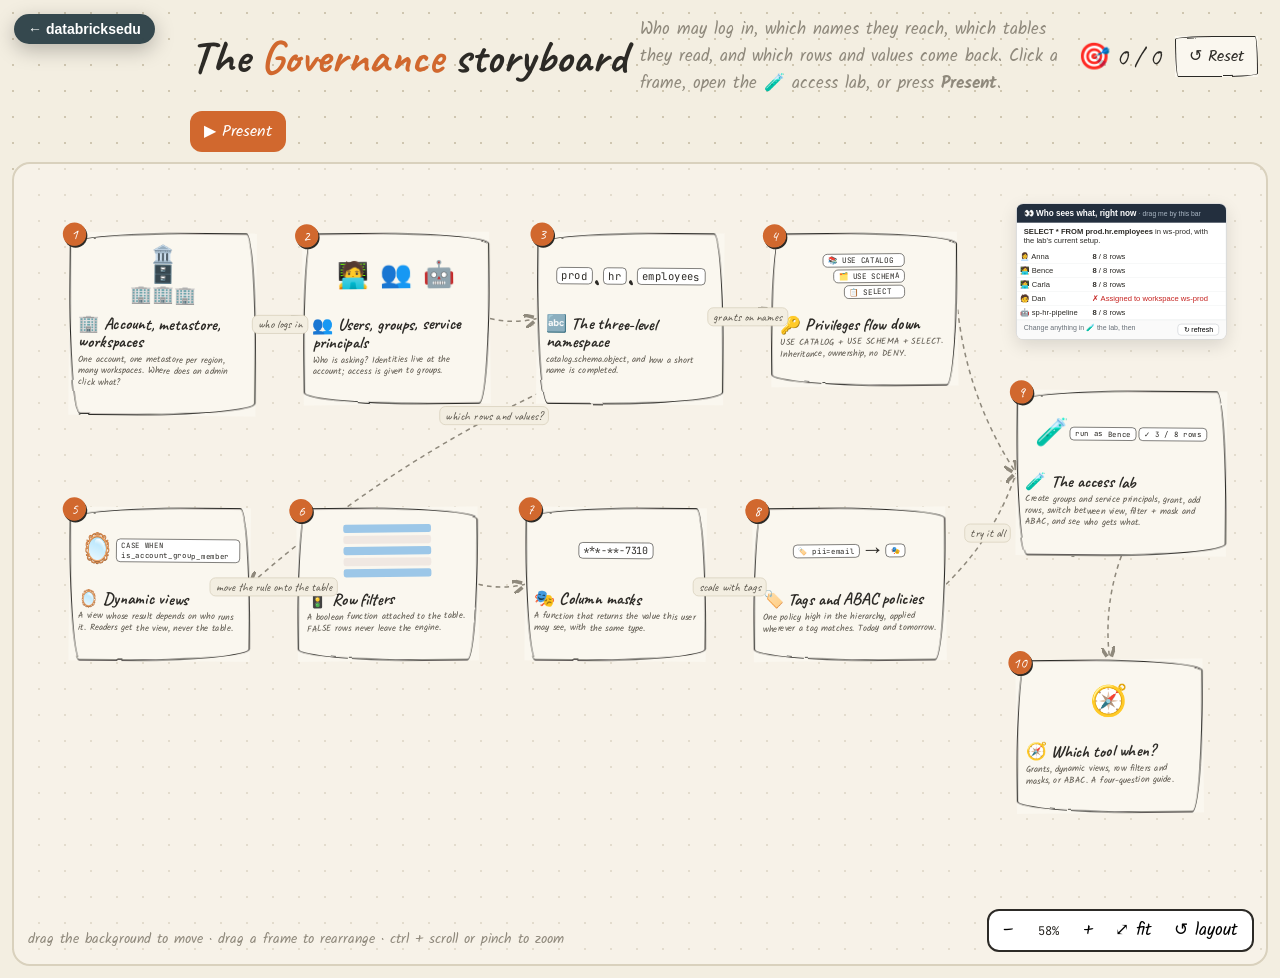
==== site/extras/governance-storyboard/index.html @ 7e4c2829 "Governance: eight admin modules and the Governance storyboard with an access lab New modules: Unity " ====
<!DOCTYPE html>
<html lang="en">
<head>
<meta charset="utf-8">
<meta name="viewport" content="width=device-width, initial-scale=1">
<title>Governance storyboard · databricksedu</title>
<meta name="description" content="An interactive storyboard about Unity Catalog administration: account and workspaces, users, groups and service principals, the three-level namespace, privileges, dynamic views, row filters, column masks and ABAC policies, with an access lab.">
<link rel="preconnect" href="https://fonts.googleapis.com">
<link rel="preconnect" href="https://fonts.gstatic.com" crossorigin>
<link href="https://fonts.googleapis.com/css2?family=Caveat:wght@500;600;700&family=Kalam:wght@400;700&family=JetBrains+Mono:wght@400;600&display=swap" rel="stylesheet">
<link rel="stylesheet" href="../delta-storyboard/style.css">
<link rel="stylesheet" href="../optimization-storyboard/opt.css">
<link rel="stylesheet" href="gov.css">
</head>
<body>
<svg width="0" height="0" style="position:absolute" aria-hidden="true">
  <filter id="rough"><feTurbulence type="fractalNoise" baseFrequency="0.025" numOctaves="2" seed="3" result="n"/>
    <feDisplacementMap in="SourceGraphic" in2="n" scale="3.2" xChannelSelector="R" yChannelSelector="G"/></filter>
</svg>

<header class="top">
  <h1>The <span>Governance</span> storyboard</h1>
  <div class="sub">Who may log in, which names they reach, which tables they read, and which rows and values come back. Click a frame, open the 🧪 access lab, or press <b>Present</b>.</div>
  <span id="score" title="Questions answered correctly">🎯 0 / 0</span>
  <button class="pill sk thin" id="bReset" title="Forget progress, answers and the lab">↺ Reset</button>
  <button class="pill primary" id="bPresent">▶ Present</button>
</header>

<main id="board">
  <div id="canvas"></div>
  <div class="zoom">
    <button id="zout" title="Zoom out">−</button><span id="zoomv">100%</span><button id="zin" title="Zoom in">+</button>
    <button id="zfit" title="Fit the whole board">⤢ fit</button><button id="zlayout" title="Put the frames back where they were">↺ layout</button>
  </div>
  <div class="boardhint">drag the background to move · drag a frame to rearrange · ctrl + scroll or pinch to zoom</div>
</main>

<div id="win" role="dialog" aria-modal="true">
  <div class="window">
    <div class="wbar">
      <div class="dots"><i id="wClose" title="Close"></i><i></i><i></i></div>
      <div class="wt" id="wTitle"></div>
      <button id="wPrevScene" title="Previous frame">◀ frame</button>
      <button id="wNextScene" title="Next frame">frame ▶</button>
      <button id="wX" title="Close (Esc)">✕</button>
    </div>
    <div class="wbody" id="wBody"></div>
    <div class="wfoot">
      <button class="btn" id="sPrev">← Back</button>
      <div class="steps" id="sDots"></div>
      <button class="btn acc" id="sNext">Next →</button>
    </div>
  </div>
</div>

<script src="lab.js"></script>
<script src="../_shared/storyboard.js"></script>
<script src="scenes.js"></script>
<script src="board.js"></script>
<script src="../_shared/back.js"></script>
</body>
</html>
---- site/extras/delta-storyboard/style.css ----
/* Delta Lake storyboard: hand-drawn whiteboard look */
:root {
  --paper: #f3eee1; --paper2: #faf7ef; --ink: #2c2a26; --soft: #8f897c; --line: #d9d1bd;
  --accent: #d1682e; --red: #bf3b2f; --blue: #2a6fb0; --green: #2f8a57; --teal: #1f8a88; --purple: #6b4fb3; --gold: #c99a1b;
  --sand: #ecd9a9; --water: #8fc9e6; --pool: #57b4dd;
  --hand: 'Caveat', cursive; --body: 'Kalam', cursive; --mono: 'JetBrains Mono', ui-monospace, Menlo, monospace;
  --rough: 235px 18px 225px 20px / 20px 220px 22px 235px;
  --rough2: 18px 225px 20px 235px / 220px 20px 235px 22px;
}
* { box-sizing: border-box; }
html, body { margin: 0; min-height: 100%; background: var(--paper); color: var(--ink); font-family: var(--body); }
body { background-image: radial-gradient(#cfc6b0 1px, transparent 1.2px); background-size: 26px 26px; }
button { font-family: inherit; }
a { color: var(--blue); }

/* sketchy outline: a pseudo element with a wobbly SVG filter, so text stays crisp */
.sk { position: relative; }
.sk::before { content: ''; position: absolute; inset: 0; border: 2.5px solid var(--ink); border-radius: var(--rough); filter: url(#rough); pointer-events: none; }
.sk.alt::before { border-radius: var(--rough2); }
.sk.thin::before { border-width: 1.6px; }
.sk.acc::before { border-color: var(--accent); }
.sk.blue::before { border-color: var(--blue); }
.sk.green::before { border-color: var(--green); }
.sk.red::before { border-color: var(--red); }
.sk.soft::before { border-color: var(--soft); border-style: dashed; }

/* ------------------------------------------------------------------ header */
header.top { display: flex; align-items: center; gap: 14px; padding: 16px 22px 6px 190px; flex-wrap: wrap; }
header.top h1 { font-family: var(--hand); font-size: 46px; margin: 0; line-height: 1; }
header.top h1 span { color: var(--accent); }
header.top .sub { font-size: 17px; color: var(--soft); flex: 1 1 320px; }
.pill { display: inline-flex; align-items: center; gap: 6px; padding: 8px 14px; background: var(--paper2); font-size: 16px; cursor: pointer; border: 0; color: var(--ink); }
.pill:hover { color: var(--accent); }
.pill.primary { background: var(--accent); color: #fff; border-radius: 12px; }
.pill.primary:hover { color: #fff; filter: brightness(1.07); }
#score { font-family: var(--hand); font-size: 26px; }

/* ------------------------------------------------------------------ board */
#board { position: relative; height: calc(100vh - 96px); min-height: 420px; margin: 4px 12px 12px; overflow: hidden; border-radius: 18px;
  border: 2px solid #d9d1bd; background: rgba(250,247,239,.45); cursor: grab; touch-action: none; }
#board.panning { cursor: grabbing; }
#canvas { position: absolute; left: 0; top: 0; width: 2700px; height: 1500px; transform-origin: 0 0; }
#arrows { position: absolute; left: 0; top: 0; width: 2700px; height: 1500px; pointer-events: none; overflow: visible; }
#arrows path { fill: none; stroke: var(--soft); stroke-width: 2.6; stroke-dasharray: 8 7; }
.elabel { position: absolute; transform: translate(-50%, -50%); background: var(--paper); border: 1.5px solid #cfc6b0; border-radius: 10px; padding: 2px 9px;
  font-family: var(--hand); font-size: 21px; color: #5b564c; white-space: nowrap; pointer-events: none; }
.zoom { position: absolute; right: 12px; bottom: 12px; display: flex; gap: 6px; align-items: center; background: #fff; border: 2px solid var(--ink); border-radius: 12px; padding: 4px 6px; z-index: 3; }
.zoom button { border: 0; background: transparent; font-size: 17px; cursor: pointer; padding: 2px 8px; border-radius: 8px; }
.zoom button:hover { background: #f1ead8; }
.zoom span { font-family: var(--mono); font-size: 12px; min-width: 42px; text-align: center; }
.boardhint { position: absolute; left: 14px; bottom: 14px; font-size: 14px; color: var(--soft); pointer-events: none; }
.frame { position: absolute; background: var(--paper2); padding: 14px 16px 16px; cursor: pointer; min-height: 238px; transition: transform .2s, box-shadow .2s; display: flex; flex-direction: column; }
.frame.dragging { transition: none; box-shadow: 10px 14px 0 rgba(44,42,38,.18); z-index: 4; cursor: grabbing; }
.frame .openhint { margin-top: auto; padding-top: 8px; font-size: 14px; color: var(--accent); opacity: 0; transition: opacity .2s; }
.frame:hover .openhint { opacity: 1; }
.frame:nth-child(odd) { transform: rotate(-.6deg); } .frame:nth-child(even) { transform: rotate(.5deg); }
.frame:hover { transform: rotate(0) translateY(-4px) scale(1.02); }
.frame .num { position: absolute; top: -16px; left: -12px; width: 40px; height: 40px; border-radius: 50%; background: var(--accent); color: #fff;
  font-family: var(--hand); font-size: 26px; display: flex; align-items: center; justify-content: center; box-shadow: 2px 3px 0 var(--ink); }
.frame .done { position: absolute; top: -12px; right: -8px; font-family: var(--hand); font-size: 22px; color: var(--green); background: var(--paper2); padding: 0 6px; display: none; }
.frame.visited .done { display: block; }
.frame .thumb { height: 120px; display: flex; align-items: center; justify-content: center; font-size: 58px; margin-bottom: 8px; position: relative; }
.frame h3 { font-family: var(--hand); font-size: 29px; margin: 0; line-height: 1.05; }
.frame p { margin: 6px 0 0; font-size: 15px; color: #5b564c; line-height: 1.3; }
@media (max-width: 620px) { header.top { padding-left: 22px; padding-top: 64px; } #board { height: calc(100vh - 190px); } }

/* ------------------------------------------------------------------ window */
#win { position: fixed; inset: 0; background: rgba(44,42,38,.38); display: none; align-items: center; justify-content: center; z-index: 50; padding: 18px; }
#win.on { display: flex; }
.window { width: min(1240px, 100%); height: min(860px, 100%); background: var(--paper); display: flex; flex-direction: column; border-radius: 16px;
  box-shadow: 8px 10px 0 rgba(44,42,38,.85); border: 2.5px solid var(--ink); overflow: hidden; animation: pop .35s cubic-bezier(.2,.8,.2,1.15); }
@keyframes pop { from { transform: scale(.6) rotate(-2deg); opacity: 0; } to { transform: none; opacity: 1; } }
.wbar { display: flex; align-items: center; gap: 12px; padding: 9px 14px; border-bottom: 2.5px solid var(--ink); background: var(--paper2); }
.wbar .dots { display: flex; gap: 7px; }
.wbar .dots i { width: 13px; height: 13px; border-radius: 50%; border: 2px solid var(--ink); display: block; cursor: pointer; }
.wbar .dots i:nth-child(1) { background: #f08a7e; } .wbar .dots i:nth-child(2) { background: #f4cf6b; } .wbar .dots i:nth-child(3) { background: #8fd18f; }
.wbar .wt { font-family: var(--hand); font-size: 28px; flex: 1; line-height: 1; }
.wbar .wt small { font-family: var(--body); font-size: 15px; color: var(--soft); margin-left: 8px; }
.wbar button { border: 2px solid var(--ink); background: #fff; border-radius: 10px; padding: 4px 12px; font-size: 16px; cursor: pointer; }
.wbody { flex: 1; overflow: auto; padding: 22px 28px; position: relative; }
.wfoot { display: flex; align-items: center; gap: 12px; padding: 10px 16px; border-top: 2.5px solid var(--ink); background: var(--paper2); }
.wfoot .steps { flex: 1; display: flex; gap: 6px; justify-content: center; flex-wrap: wrap; }
.wfoot .steps span { min-width: 12px; height: 12px; border-radius: 50%; border: 2px solid var(--ink); cursor: pointer; }
.wfoot .steps span.on { background: var(--accent); min-width: 30px; border-radius: 8px; }
.wfoot .steps span.seen { background: #e9c8b3; }
.btn { border: 2px solid var(--ink); background: #fff; border-radius: 12px; padding: 8px 16px; font-size: 17px; cursor: pointer; box-shadow: 2px 2px 0 var(--ink); }
.btn:hover { transform: translate(-1px,-1px); box-shadow: 3px 3px 0 var(--ink); }
.btn:active { transform: translate(1px,1px); box-shadow: 0 0 0 var(--ink); }
.btn.acc { background: var(--accent); color: #fff; }
.btn:disabled { opacity: .4; cursor: default; transform: none; box-shadow: 2px 2px 0 var(--ink); }

/* ------------------------------------------------------------------ scene building blocks */
.stitle { font-family: var(--hand); font-size: 40px; margin: 0 0 4px; line-height: 1.05; }
.stitle em { color: var(--accent); font-style: normal; }
.lead { font-size: 19px; margin: 0 0 14px; max-width: 900px; }
.cols { display: grid; grid-template-columns: 1.1fr 1fr; gap: 26px; align-items: start; }
@media (max-width: 860px) { .cols { grid-template-columns: 1fr; } }
ul.hand { list-style: none; padding: 0; margin: 0; font-size: 18px; }
ul.hand li { padding: 5px 0 5px 30px; position: relative; opacity: 0; animation: rise .5s forwards; }
ul.hand li::before { content: '→'; position: absolute; left: 4px; color: var(--accent); font-family: var(--hand); font-size: 24px; top: 0; }
ul.hand li.good::before { content: '✓'; color: var(--green); }
ul.hand li.bad::before { content: '✗'; color: var(--red); }
ul.hand li:nth-child(2) { animation-delay: .12s; } ul.hand li:nth-child(3) { animation-delay: .24s; } ul.hand li:nth-child(4) { animation-delay: .36s; }
ul.hand li:nth-child(5) { animation-delay: .48s; } ul.hand li:nth-child(6) { animation-delay: .6s; }
@keyframes rise { from { opacity: 0; transform: translateY(10px); } to { opacity: 1; transform: none; } }
.note { font-family: var(--hand); font-size: 24px; color: var(--accent); transform: rotate(-1.5deg); display: inline-block; }
.card { background: var(--paper2); padding: 14px 16px; }
.tag { display: inline-block; font-family: var(--mono); font-size: 12.5px; padding: 2px 8px; border-radius: 7px; background: #fff; border: 1.5px solid var(--ink); margin: 2px; }
.mono { font-family: var(--mono); }
.callout { background: #fff8e6; padding: 10px 14px; font-size: 16.5px; margin-top: 14px; }
.cmp { display: grid; grid-template-columns: repeat(var(--n, 3), 1fr); gap: 18px; }
@media (max-width: 760px) { .cmp { grid-template-columns: 1fr; } }
.cmp .card h4 { font-family: var(--hand); font-size: 28px; margin: 0 0 6px; }
.tbl { border-collapse: collapse; font-size: 16px; width: 100%; background: var(--paper2); }
.tbl th, .tbl td { border: 1.8px solid var(--ink); padding: 6px 10px; text-align: left; vertical-align: top; }
.tbl th { font-family: var(--hand); font-size: 22px; background: #efe6cf; }

/* ------------------------------------------------------------------ beach & pool */
.scape { height: 300px; position: relative; overflow: hidden; border-radius: 20px; border: 2.5px solid var(--ink); }
.beach { background: linear-gradient(180deg, #bfe3f2 0 28%, var(--water) 28% 46%, var(--sand) 46%); }
.beach .wave { position: absolute; left: -10%; right: -10%; top: 40%; height: 26px; background: radial-gradient(circle at 20px -6px, transparent 18px, #fff8 19px) 0 0/40px 26px repeat-x; animation: wave 4s linear infinite; }
@keyframes wave { to { transform: translateX(40px); } }
.beach .sun { position: absolute; right: 40px; top: 18px; font-size: 44px; animation: bob 6s ease-in-out infinite; }
@keyframes bob { 50% { transform: translateY(6px) rotate(8deg); } }
.drop { position: absolute; font-family: var(--mono); font-size: 13px; background: #fff; border: 2px solid var(--ink); border-radius: 8px; padding: 3px 8px;
  opacity: 0; animation: fall .9s cubic-bezier(.3,1.4,.5,1) forwards; white-space: nowrap; }
.drop.bad { background: #ffe1dc; border-color: var(--red); color: var(--red); }
.drop.img { background: #e7f1ff; }
@keyframes fall { from { opacity: 0; transform: translateY(-160px) rotate(-20deg); } to { opacity: 1; } }
.who { position: absolute; font-size: 32px; animation: walk 7s linear infinite; }
@keyframes walk { 0% { transform: translateX(-40px); } 100% { transform: translateX(1100px); } }
.pool { background: #e9e4d6; }
.pool .basin { position: absolute; left: 6%; right: 6%; top: 22%; bottom: 10%; background: repeating-linear-gradient(90deg, var(--pool) 0 18%, #fff 18% 18.6%); border: 6px solid #fff; outline: 2.5px solid var(--ink); border-radius: 10px; overflow: hidden; }
.pool .basin::after { content: ''; position: absolute; inset: 0; background: repeating-linear-gradient(170deg, #ffffff22 0 10px, transparent 10px 30px); animation: shimmer 3s linear infinite; }
@keyframes shimmer { to { background-position: 60px 0; } }
.pool .lane { position: absolute; top: 22%; bottom: 10%; width: 0; border-left: 3px dashed #e33; }
.pool .swimmer { position: absolute; font-size: 30px; animation: swim 5s ease-in-out infinite alternate; }
@keyframes swim { from { transform: translateY(0); } to { transform: translateY(150px); } }
.pool .guard { position: absolute; right: 2%; top: 4%; font-size: 40px; }
.pool .gate { position: absolute; left: 2%; top: 4%; font-family: var(--hand); font-size: 24px; background: #fff; border: 2px solid var(--ink); border-radius: 10px; padding: 0 10px; }
.speech { position: absolute; background: #fff; border: 2px solid var(--ink); border-radius: 14px; padding: 4px 10px; font-family: var(--hand); font-size: 21px; white-space: nowrap; }
.rope { position: absolute; top: 47%; bottom: 6%; width: 0; border-left: 3px dashed var(--red); opacity: 0; animation: rise .6s forwards; }
.tower { position: absolute; right: 4%; top: 30%; text-align: center; font-family: var(--hand); font-size: 20px; }
.tower b { display: block; font-size: 44px; }

/* ------------------------------------------------------------------ bucket */
.url { font-family: var(--mono); font-size: clamp(13px, 1.7vw, 20px); background: #fff; padding: 14px 16px; border-radius: 12px; border: 2.5px solid var(--ink); word-break: break-all; line-height: 1.9; }
.url span { cursor: pointer; padding: 3px 2px; border-radius: 6px; border-bottom: 3px solid transparent; transition: background .2s; }
.url span:hover, .url span.on { background: #ffe6d4; border-bottom-color: var(--accent); }
.url span.c1 { color: var(--purple); } .url span.c2 { color: var(--blue); } .url span.c3 { color: var(--green); } .url span.c4 { color: var(--accent); } .url span.c5 { color: var(--red); }
.explain { min-height: 92px; margin-top: 14px; font-size: 18px; }
.tabs { display: flex; gap: 8px; margin-bottom: 12px; flex-wrap: wrap; }
.tabs button { border: 2px solid var(--ink); background: #fff; border-radius: 10px; padding: 5px 14px; font-size: 16px; cursor: pointer; }
.tabs button.on { background: var(--ink); color: #fff; }
.objstore { display: grid; grid-template-columns: repeat(auto-fill, minmax(230px, 1fr)); gap: 10px; }
.obj { background: #fff; border: 2px solid var(--ink); border-radius: 10px; padding: 7px 10px; font-family: var(--mono); font-size: 13px; opacity: 0; animation: rise .4s forwards; }
.obj b { color: var(--soft); font-weight: 400; }
.shake { animation: shake .5s; }
@keyframes shake { 20%, 60% { transform: translateX(-8px); } 40%, 80% { transform: translateX(8px); } }

/* ------------------------------------------------------------------ unity catalog map */
.regions { display: grid; grid-template-columns: repeat(3, 1fr); gap: 18px; }
@media (max-width: 860px) { .regions { grid-template-columns: 1fr; } }
.region { background: var(--paper2); padding: 12px 14px 14px; min-height: 240px; }
.region h4 { margin: 0; font-family: var(--hand); font-size: 26px; }
.region .cloud { font-size: 13px; color: var(--soft); }
.ms { margin: 10px 0; padding: 9px 12px; background: #efe9ff; border: 2.5px solid var(--purple); border-radius: 14px; font-size: 16px; opacity: 0; animation: rise .5s forwards; }
.ws { display: inline-block; margin: 4px 4px 0 0; padding: 4px 10px; background: #fff; border: 2px solid var(--ink); border-radius: 10px; font-size: 15px; opacity: 0; animation: rise .5s forwards; }
.store { margin-top: 10px; font-family: var(--mono); font-size: 12.5px; background: #fff7d6; border: 2px dashed var(--gold); border-radius: 10px; padding: 6px 9px; opacity: 0; animation: rise .5s forwards; }
.tree { font-size: 18px; line-height: 1.55; }
.tree div { opacity: 0; animation: rise .45s forwards; }
.tree .l1 { padding-left: 26px; } .tree .l2 { padding-left: 52px; } .tree .l3 { padding-left: 78px; }
.tree .k { font-family: var(--mono); font-size: 14px; color: var(--soft); }

/* ------------------------------------------------------------------ what is a delta table */
.folder { background: #fff; border: 2.5px solid var(--ink); border-radius: 14px; padding: 12px 14px; min-height: 260px; }
.folder .fh { font-family: var(--mono); font-size: 14px; color: var(--soft); margin-bottom: 8px; }
.file { display: flex; align-items: center; gap: 8px; font-family: var(--mono); font-size: 13.5px; padding: 5px 8px; border-radius: 8px; margin: 3px 0; border: 2px solid transparent; transition: all .35s; }
.file .ic { font-size: 18px; }
.file .tg { margin-left: auto; font-size: 12px; color: var(--soft); white-space: nowrap; }
.file.new { animation: newfile .9s; }
@keyframes newfile { 0% { background: #ffe6a8; transform: translateX(-14px); opacity: 0; } 60% { background: #ffe6a8; opacity: 1; } 100% { background: transparent; } }
.file.live { border-color: var(--green); background: #e9f6ee; }
.file.dead { opacity: .45; text-decoration: line-through; }
.file.gone { opacity: 0; height: 0; padding: 0; margin: 0; overflow: hidden; }
.file.sel { outline: 3px solid var(--accent); }
.logstack { display: flex; flex-direction: column; gap: 8px; }
.commit { background: #eef4ff; border: 2px solid var(--blue); border-radius: 10px; padding: 6px 10px; font-family: var(--mono); font-size: 13px; opacity: 0; animation: rise .45s forwards; }
.commit b { color: var(--blue); }
.commit.hl { background: #fff1c9; border-color: var(--gold); }
.race { display: flex; gap: 22px; align-items: center; justify-content: center; margin-top: 10px; flex-wrap: wrap; }
.writer { text-align: center; font-size: 17px; }
.writer .face { font-size: 46px; }
.writer .res { font-family: var(--hand); font-size: 24px; margin-top: 4px; opacity: 0; animation: rise .4s 1.2s forwards; }

/* ------------------------------------------------------------------ simulator */
.sim { display: grid; grid-template-columns: minmax(330px, 1fr) minmax(360px, 1.15fr); gap: 18px; height: 100%; }
@media (max-width: 900px) { .sim { grid-template-columns: 1fr; height: auto; } }
.sim .left, .sim .right { display: flex; flex-direction: column; gap: 12px; min-height: 0; }
.cmds { display: flex; flex-wrap: wrap; gap: 6px; }
.cmds button { border: 2px solid var(--ink); background: #fff; border-radius: 10px; padding: 5px 10px; font-size: 15px; cursor: pointer; }
.cmds button.on { background: var(--ink); color: #fff; }
.cmds button:disabled { opacity: .35; cursor: not-allowed; }
.cell { background: #1f2329; color: #e6e1d6; border-radius: 12px; border: 2.5px solid var(--ink); overflow: hidden; }
.cell .ch { display: flex; align-items: center; gap: 8px; padding: 6px 10px; background: #2c323a; font-family: var(--mono); font-size: 12px; color: #aab; }
.cell .ch .lang { margin-left: auto; display: flex; gap: 4px; }
.cell .ch .lang button { border: 1px solid #556; background: transparent; color: #ccd; border-radius: 6px; padding: 1px 8px; font-size: 12px; cursor: pointer; font-family: var(--mono); }
.cell .ch .lang button.on { background: #e6e1d6; color: #1f2329; }
.cell pre { margin: 0; padding: 12px 14px; font-family: var(--mono); font-size: 14px; line-height: 1.55; white-space: pre-wrap; min-height: 74px; }
.cell pre .kw { color: #ff9f6b; } .cell pre .st { color: #9ad48f; } .cell pre .nu { color: #8fc3ff; } .cell pre .cm { color: #8a8f99; }
.cell pre select { font-family: var(--mono); font-size: 13.5px; background: #3a4048; color: #fff; border: 1px solid #ff9f6b; border-radius: 5px; }
.cell .run { display: flex; gap: 8px; padding: 8px 10px; border-top: 1px solid #3a4048; align-items: center; }
.cell .run .btn { box-shadow: none; border-color: #e6e1d6; padding: 5px 14px; font-size: 15px; }
.cell .run .stat { font-family: var(--mono); font-size: 12px; color: #9aa; margin-left: auto; }
.narr { background: var(--paper2); padding: 12px 14px; font-size: 16.5px; line-height: 1.4; min-height: 90px; }
.narr h5 { font-family: var(--hand); font-size: 25px; margin: 0 0 4px; color: var(--accent); }
.narr .links { margin-top: 8px; display: flex; gap: 8px; flex-wrap: wrap; }
.narr .links button { border: 2px solid var(--ink); background: #fff; border-radius: 10px; padding: 3px 10px; font-size: 15px; cursor: pointer; }
.result { background: #fff; border: 2px solid var(--ink); border-radius: 12px; overflow: auto; max-height: 190px; }
.result table { border-collapse: collapse; width: 100%; font-family: var(--mono); font-size: 13px; }
.result th, .result td { padding: 4px 10px; border-bottom: 1px solid #e5dccb; text-align: left; }
.result th { background: #efe6cf; position: sticky; top: 0; }
.result .err { color: var(--red); padding: 10px; font-family: var(--mono); font-size: 13px; }
.result .cap { padding: 6px 10px; font-size: 13px; color: var(--soft); }
.explorer { flex: 1; min-height: 240px; display: flex; flex-direction: column; background: #fff; border: 2.5px solid var(--ink); border-radius: 14px; overflow: hidden; }
.explorer .eh { display: flex; align-items: center; gap: 8px; padding: 7px 10px; border-bottom: 2px solid var(--ink); background: #f7f2e4; font-family: var(--mono); font-size: 12.5px; }
.explorer .eh .ver { margin-left: auto; font-family: var(--hand); font-size: 22px; color: var(--accent); }
.explorer .eb { flex: 1; overflow: auto; padding: 8px 10px; }
.explorer .dir { font-family: var(--mono); font-size: 13px; color: var(--soft); margin: 6px 0 2px; }
.explorer .file { cursor: pointer; }
.explorer .file:hover { background: #fff3e3; }
.legend { display: flex; gap: 12px; flex-wrap: wrap; font-size: 13px; color: var(--soft); padding: 6px 10px; border-top: 1.5px solid #e5dccb; }
.legend i { display: inline-block; width: 11px; height: 11px; border-radius: 3px; margin-right: 4px; vertical-align: -1px; }
.toggle { display: inline-flex; align-items: center; gap: 8px; font-size: 15.5px; cursor: pointer; user-select: none; }
.toggle input { display: none; }
.toggle .sw { width: 42px; height: 22px; border-radius: 12px; border: 2px solid var(--ink); background: #fff; position: relative; transition: background .2s; }
.toggle .sw::after { content: ''; position: absolute; top: 2px; left: 2px; width: 14px; height: 14px; border-radius: 50%; background: var(--ink); transition: left .2s; }
.toggle input:checked + .sw { background: var(--green); }
.toggle input:checked + .sw::after { left: 22px; background: #fff; }

/* file viewer drawer inside the window */
#viewer { position: absolute; top: 0; right: 0; bottom: 0; width: min(560px, 96%); background: var(--paper); border-left: 2.5px solid var(--ink);
  box-shadow: -8px 0 0 rgba(44,42,38,.12); transform: translateX(105%); transition: transform .35s cubic-bezier(.2,.8,.2,1); z-index: 5; display: flex; flex-direction: column; }
#viewer.on { transform: none; }
#viewer .vh { display: flex; align-items: center; gap: 10px; padding: 10px 14px; border-bottom: 2px solid var(--ink); background: var(--paper2); }
#viewer .vh b { font-family: var(--mono); font-size: 13px; word-break: break-all; flex: 1; }
#viewer .vb { flex: 1; overflow: auto; padding: 14px; }
.json { background: #1f2329; color: #e6e1d6; border-radius: 10px; padding: 10px 12px; font-family: var(--mono); font-size: 12.5px; line-height: 1.5; white-space: pre-wrap; word-break: break-all; }
.json .k { color: #8fc3ff; } .json .s { color: #9ad48f; } .json .a { color: #ff9f6b; font-weight: 700; }
.json .line { padding: 4px 0; border-bottom: 1px dashed #3a4048; }
.pq { display: flex; flex-direction: column; gap: 6px; font-family: var(--mono); font-size: 13px; }
.pq .blk { border: 2px solid var(--ink); border-radius: 8px; padding: 6px 10px; background: #fff; }
.pq .magic { background: #ece6d6; text-align: center; font-weight: 700; }
.pq .rg { background: #f2f8ff; border-color: var(--blue); }
.pq .chunk { display: grid; grid-template-columns: 95px 1fr; gap: 6px; padding: 4px 6px; margin: 4px 0; border-radius: 6px; background: #fff; border: 1.5px dashed var(--blue); }
.pq .footer { background: #fff7d6; border-color: var(--gold); }
.banner { padding: 8px 12px; border-radius: 10px; font-size: 15px; margin-bottom: 10px; border: 2px solid; }
.banner.warn { background: #ffece6; border-color: var(--red); color: #7e2219; }
.banner.ok { background: #e9f6ee; border-color: var(--green); color: #1d5a37; }
.banner.info { background: #eef4ff; border-color: var(--blue); color: #1d3f66; }
.bits { display: flex; gap: 4px; flex-wrap: wrap; margin: 8px 0; }
.bits span { width: 34px; height: 34px; border: 2px solid var(--ink); border-radius: 6px; display: flex; align-items: center; justify-content: center; font-family: var(--mono); font-size: 13px; background: #fff; }
.bits span.x { background: var(--red); color: #fff; }
tr.strike td { text-decoration: line-through; color: var(--red); }

/* ------------------------------------------------------------------ quiz */
.quiz { background: #fffdf5; padding: 16px 18px; margin-top: 16px; max-width: 860px; }
.quiz .qh { font-family: var(--hand); font-size: 27px; margin-bottom: 8px; line-height: 1.1; }
.quiz .qh::before { content: '🤔 '; }
.quiz .opts { display: grid; gap: 8px; }
.quiz .opts button { text-align: left; border: 2px solid var(--ink); background: #fff; border-radius: 12px; padding: 8px 12px; font-size: 16.5px; cursor: pointer; }
.quiz .opts button:hover:not(:disabled) { background: #fff3e3; }
.quiz .opts button.right { background: #dff3e6; border-color: var(--green); }
.quiz .opts button.wrong { background: #ffe1dc; border-color: var(--red); }
.quiz .opts button:disabled { cursor: default; }
.quiz .why { margin-top: 10px; font-size: 16.5px; display: none; }
.quiz .why.on { display: block; animation: rise .4s; }
#qmodal { position: absolute; inset: 0; background: rgba(243,238,225,.9); display: none; align-items: center; justify-content: center; z-index: 8; padding: 20px; }
#qmodal.on { display: flex; }
#qmodal .quiz { width: min(720px, 100%); box-shadow: 6px 6px 0 var(--ink); border: 2.5px solid var(--ink); border-radius: 16px; }

/* parquet vs csv */
.layout { display: grid; grid-template-columns: 1fr 1fr; gap: 22px; }
@media (max-width: 860px) { .layout { grid-template-columns: 1fr; } }
.csvtxt { font-family: var(--mono); font-size: 14px; background: #fff; border: 2.5px solid var(--ink); border-radius: 12px; padding: 10px 12px; line-height: 1.6; white-space: pre; overflow: auto; }
.csvtxt .r { display: block; transition: background .3s; border-radius: 4px; }
.csvtxt.readall .r { background: #ffe1dc; }
.colwrap { display: flex; gap: 8px; }
.col { flex: 1; border: 2.5px solid var(--ink); border-radius: 10px; background: #fff; overflow: hidden; transition: all .35s; }
.col h6 { margin: 0; padding: 4px 8px; font-family: var(--mono); font-size: 12.5px; background: #efe6cf; border-bottom: 2px solid var(--ink); }
.col div { font-family: var(--mono); font-size: 13px; padding: 2px 8px; }
.col.read { background: #dff3e6; border-color: var(--green); transform: translateY(-6px); }
.col.skip { opacity: .3; }
.bar { height: 26px; border: 2px solid var(--ink); border-radius: 8px; background: var(--accent); width: 0; transition: width 1.2s cubic-bezier(.2,.8,.2,1); color: #fff; font-family: var(--mono); font-size: 13px; padding-left: 8px; line-height: 22px; white-space: nowrap; }
.rgs { display: flex; gap: 10px; flex-wrap: wrap; }
.rgbox { flex: 1 1 140px; border: 2.5px solid var(--blue); border-radius: 12px; background: #f2f8ff; padding: 8px 10px; font-family: var(--mono); font-size: 13px; transition: all .4s; }
.rgbox.skip { opacity: .3; filter: grayscale(1); }
.rgbox.read { background: #dff3e6; border-color: var(--green); }

/* deletion vectors */
.bigfile { border: 2.5px solid var(--ink); border-radius: 14px; background: #fff; padding: 10px 12px; position: relative; }
.rowsgrid { display: grid; grid-template-columns: repeat(20, 1fr); gap: 3px; margin-top: 8px; }
.rowsgrid i { height: 14px; border-radius: 3px; background: #9cc7e8; display: block; transition: background .3s; }
.rowsgrid i.x { background: var(--red); }
.rowsgrid.copying i { animation: copy 1.6s forwards; }
@keyframes copy { from { background: #9cc7e8; } to { background: #f0b78f; } }
.prog { height: 14px; border: 2px solid var(--ink); border-radius: 8px; margin-top: 8px; overflow: hidden; }
.prog i { display: block; height: 100%; width: 0; background: var(--red); transition: width 2.4s linear; }
.dvchip { display: inline-flex; align-items: center; gap: 6px; font-family: var(--mono); font-size: 13px; background: #fff1c9; border: 2px solid var(--gold); border-radius: 10px; padding: 4px 10px; animation: rise .5s; }

/* recap */
.journey { display: flex; gap: 10px; align-items: stretch; flex-wrap: wrap; }
.journey .card { flex: 1 1 150px; text-align: center; opacity: 0; animation: rise .5s forwards; }
.journey .card b { display: block; font-size: 40px; }
.journey .card span { font-family: var(--hand); font-size: 24px; }

/* ------------------------------------------------------------------ real-looking UI: explorer, viewer, tables */
.frame.widget { cursor: default; padding: 0; background: #fff; border: 1px solid #c9ccd1; border-radius: 12px; box-shadow: 0 10px 30px rgba(0,0,0,.12);
  transform: none !important; min-height: 0; font-family: -apple-system, BlinkMacSystemFont, "Segoe UI", Roboto, sans-serif; overflow: hidden; }
.frame.widget .whead { background: #232f3e; color: #fff; padding: 8px 12px; font-size: 14px; font-weight: 600; cursor: grab; }
.frame.widget .whead small { font-weight: 400; color: #aab7c4; }
.frame.widget .wbx { max-height: 470px; overflow: auto; }
.xp { font-family: -apple-system, BlinkMacSystemFont, "Segoe UI", Roboto, sans-serif; background: #fff; color: #16191f; font-size: 13.5px; display: flex; flex-direction: column; min-height: 0; }
.sim .xp { border: 1px solid #c9ccd1; border-radius: 10px; overflow: hidden; flex: 1; min-height: 260px; }
.xbar { display: flex; align-items: center; gap: 10px; padding: 8px 12px; background: #f2f3f3; border-bottom: 1px solid #d5dbdb; flex-wrap: wrap; }
.xcrumb { font-size: 13.5px; } .xcrumb i { color: #879596; font-style: normal; margin: 0 3px; } .xcrumb small { color: #687078; }
.xtbl { margin-left: auto; font-size: 12.5px; background: #e9f3ff; color: #0b5cad; border: 1px solid #b9d4f1; border-radius: 6px; padding: 2px 8px; }
.xhead, .xr { display: grid; grid-template-columns: 20px minmax(0, 1fr) auto 70px 52px; gap: 8px; align-items: center; }
.xhead span:nth-child(4), .xhead span:nth-child(5) { text-align: right; }
.xhead { padding: 6px 12px; font-size: 12px; font-weight: 600; color: #545b64; border-bottom: 1px solid #eaeded; background: #fafafa; }
.xbody { overflow: auto; flex: 1; }
.xr { padding: 5px 12px; border-bottom: 1px solid #f2f3f3; cursor: pointer; transition: background .15s; }
.xr:hover { background: #f1faff; }
.xr .xi { font-size: 15px; line-height: 1; }
.xr .xn { display: flex; align-items: center; gap: 7px; overflow: hidden; text-overflow: ellipsis; white-space: nowrap; font-family: "SFMono-Regular", Menlo, Consolas, monospace; font-size: 12.5px; color: #0972d3; }
.xr.dir .xn { color: #16191f; font-weight: 600; }
.xr .xs, .xr .xt { font-size: 12px; color: #687078; text-align: right; }
.xr.old .xn { color: #8d99a8; text-decoration: line-through; }
.xr.gone .xn { color: #d13212; text-decoration: line-through; opacity: .7; }
.xr.fresh { animation: freshrow 1.6s; }
@keyframes freshrow { 0%, 40% { background: #fff4ce; } 100% { background: transparent; } }
.xr.hl { background: #eefbf1; }
.xr.delta .xn { color: #0b5cad; }
.chip { font-size: 11px; font-weight: 600; padding: 1px 7px; border-radius: 9px; white-space: nowrap; }
.chip.live { background: #e6f4ea; color: #137333; } .chip.rm { background: #f1f3f4; color: #5f6368; } .chip.del { background: #fce8e6; color: #c5221f; } .chip.log { background: #e8f0fe; color: #1a56c4; }
.xempty { padding: 16px; color: #687078; font-size: 13px; text-align: center; }
.xleg, .xfoot { display: flex; gap: 14px; flex-wrap: wrap; padding: 6px 12px; font-size: 12px; color: #687078; border-top: 1px solid #eaeded; background: #fafafa; }
.xleg i { display: inline-block; width: 9px; height: 9px; border-radius: 50%; margin-right: 4px; }
.tblnow { border: 1px solid #c9ccd1; border-radius: 10px; overflow: auto; background: #fff; max-height: 210px; font-family: -apple-system, BlinkMacSystemFont, "Segoe UI", Roboto, sans-serif; }
.tbh { padding: 6px 10px; font-size: 13px; background: #f2f3f3; border-bottom: 1px solid #d5dbdb; position: sticky; top: 0; }
table.dt { border-collapse: collapse; width: 100%; font-family: "SFMono-Regular", Menlo, Consolas, monospace; font-size: 12.5px; background: #fff; }
table.dt th { text-align: left; background: #fafafa; color: #545b64; font-weight: 600; padding: 5px 10px; border-bottom: 1px solid #d5dbdb; }
table.dt th small { color: #8d99a8; font-weight: 400; }
table.dt td { padding: 4px 10px; border-bottom: 1px solid #f2f3f3; }
table.dt td.pos { color: #8d99a8; width: 30px; }
#fview { position: fixed; inset: 0; z-index: 100; background: rgba(15,23,42,.45); display: none; align-items: center; justify-content: center; padding: 18px;
  font-family: -apple-system, BlinkMacSystemFont, "Segoe UI", Roboto, sans-serif; }
#fview.on { display: flex; }
#fview .fv { background: #fff; border-radius: 12px; width: min(820px, 100%); max-height: 100%; display: flex; flex-direction: column; box-shadow: 0 30px 80px rgba(0,0,0,.35); overflow: hidden; animation: pop .25s; }
#fview .fvh { display: flex; align-items: center; gap: 10px; padding: 10px 14px; background: #232f3e; color: #fff; }
#fview .fvp { flex: 1; font-family: "SFMono-Regular", Menlo, Consolas, monospace; font-size: 12.5px; word-break: break-all; }
#fview .fvp .crumb { color: #aab7c4; }
#fview .fvx { border: 0; background: transparent; color: #fff; font-size: 18px; cursor: pointer; }
#fview .fvt { display: flex; gap: 2px; padding: 0 10px; background: #f2f3f3; border-bottom: 1px solid #d5dbdb; }
#fview .fvt button { border: 0; background: transparent; padding: 8px 12px; font-size: 13px; cursor: pointer; border-bottom: 3px solid transparent; color: #545b64; }
#fview .fvt button.on { border-bottom-color: #ec7211; color: #16191f; font-weight: 600; }
#fview .fvb { padding: 14px; overflow: auto; font-size: 14px; color: #16191f; }
#fview .banner { font-family: inherit; font-size: 13.5px; border-width: 1px; }
#fview .act { margin-bottom: 10px; }
#fview .an { display: inline-block; font-family: "SFMono-Regular", Menlo, monospace; font-size: 12px; font-weight: 700; padding: 2px 9px; border-radius: 6px 6px 0 0; color: #fff; background: #5f6368; }
#fview .act-add { background: #137333; } #fview .act-remove { background: #c5221f; } #fview .act-commitInfo { background: #1a56c4; }
#fview .act-metaData { background: #7b3fb3; } #fview .act-protocol { background: #b06000; }
#fview pre.json { margin: 0; border-radius: 0 8px 8px 8px; font-size: 12px; max-height: 320px; overflow: auto; }
#fview pre.raw { border-radius: 8px; white-space: pre; }
#fview .pq .chunk { grid-template-columns: 80px 1fr; }
#fview .bits span { width: 30px; height: 30px; }
/* folder views inside the story scenes look like a real file browser too */
.folder { background: #fff; border: 1px solid #c9ccd1; border-radius: 10px; padding: 0; overflow: hidden; font-family: -apple-system, BlinkMacSystemFont, "Segoe UI", Roboto, sans-serif; box-shadow: 0 6px 20px rgba(0,0,0,.08); }
.folder .fh { background: #f2f3f3; border-bottom: 1px solid #d5dbdb; padding: 8px 12px; margin: 0; color: #16191f; font-family: "SFMono-Regular", Menlo, Consolas, monospace; font-size: 12.5px; }
.folder .file { border-radius: 0; margin: 0; border: 0; border-bottom: 1px solid #f2f3f3; padding: 6px 12px; font-family: "SFMono-Regular", Menlo, Consolas, monospace; font-size: 12.5px; color: #0972d3; }
.folder .file .tg { font-family: -apple-system, BlinkMacSystemFont, "Segoe UI", Roboto, sans-serif; color: #687078; }
.commit { font-family: "SFMono-Regular", Menlo, Consolas, monospace; border-width: 1px; border-radius: 8px; }
#liveset .file { font-family: "SFMono-Regular", Menlo, Consolas, monospace; border: 1px solid #9ad3a8; border-radius: 6px; }
body.winopen #dbe-back { display: none; }
.chip.dvc { background: #fff4d6; color: #8a5a00; }
.chip.cdc { background: #f3e8fd; color: #7b3fb3; }
.readsteps { margin: 6px 0 6px 0; padding-left: 22px; font-size: 15.5px; }
.readsteps li { margin: 2px 0; }
/* the simulator grows and the window scrolls, instead of squeezing its parts */
.sim { height: auto; align-items: start; }
.sim .left > *, .sim .right > * { flex-shrink: 0; }
.sim .xp { max-height: 470px; }
.tblnow { max-height: none; }
.result { max-height: 260px; }
/* ------------------------------------------------------------------ storage path decoder */
.url span.c6, .pd .c6 { color: var(--teal); } .url span.c7, .pd .c7 { color: var(--gold); }
.pcheat .c1 { color: var(--purple); } .pcheat .c2 { color: var(--blue); } .pcheat .c3 { color: var(--green); } .pcheat .c4 { color: var(--accent); } .pcheat .c5 { color: var(--red); } .pcheat .c6 { color: var(--teal); } .pcheat .c7 { color: var(--gold); }
.pdin label { font-size: 17px; display: block; margin-bottom: 6px; } .pdin label small { color: var(--soft); font-size: 14px; }
.pdrow { display: flex; gap: 10px; align-items: stretch; }
.pdrow textarea { flex: 1; font-family: var(--mono); font-size: 14px; padding: 10px 12px; border: 2.5px solid var(--ink); border-radius: 12px; background: #fff; resize: vertical; min-height: 54px; }
.pdrow textarea:focus { outline: 3px solid #ffd7bd; }
.pdex { display: flex; flex-wrap: wrap; gap: 6px; align-items: center; margin-top: 8px; font-size: 14px; }
.pdex span { color: var(--soft); }
.pdex button { border: 1.5px solid var(--ink); background: #fff; border-radius: 9px; padding: 2px 10px; font-size: 13.5px; cursor: pointer; }
.pdex button:hover { background: #ffe6d4; }
.pdmain { display: grid; grid-template-columns: minmax(340px, 1fr) minmax(360px, 1fr); gap: 18px; margin-top: 14px; align-items: start; }
@media (max-width: 960px) { .pdmain { grid-template-columns: 1fr; } }
.pdl, .pdr { display: flex; flex-direction: column; gap: 12px; min-width: 0; }
.pdurl { font-size: 15px; line-height: 1.8; }
.psumw { background: #fff; }
.psum { border-collapse: collapse; width: 100%; font-size: 15.5px; }
.psum th { text-align: left; vertical-align: top; padding: 3px 10px 3px 0; white-space: nowrap; color: var(--soft); font-weight: 400; }
.psum td { padding: 3px 0; word-break: break-all; }
.psum .mono { font-size: 13px; }
.tg2 { font-size: 12px; background: #f1f3f4; color: #5f6368; border-radius: 8px; padding: 1px 7px; word-break: normal; white-space: nowrap; }
.ptip { font-size: 15px; margin-top: 10px; padding: 8px 10px; background: #fff8e6; border-radius: 10px; border: 1.5px solid #ecd9a9; }
.ptip.warn { background: #fdecea; border-color: #f1b8b2; }
pre.pcode { margin: 6px 0 0; padding: 8px 10px; background: #1f2329; color: #e6e1d6; border-radius: 8px; font-family: var(--mono); font-size: 12.5px; white-space: pre-wrap; word-break: break-all; }
.ph { font-family: var(--hand); font-size: 26px; margin: 4px 0 -4px; }
.layers { display: flex; flex-direction: column; gap: 8px; }
.layer { display: flex; gap: 10px; background: #fff; border: 1.5px solid #d9d1bd; border-left: 6px solid currentColor; border-radius: 10px; padding: 8px 10px; cursor: pointer; opacity: 0; animation: rise .4s forwards; transition: box-shadow .2s; }
.layer:hover, .layer.on { box-shadow: 0 0 0 3px #ffd7bd; }
.layer.c1 { color: var(--purple); } .layer.c2 { color: var(--blue); } .layer.c3 { color: var(--green); } .layer.c4 { color: var(--accent); } .layer.c5 { color: var(--red); } .layer.c6 { color: var(--teal); } .layer.c7 { color: var(--gold); }
.layer .ln { flex: 0 0 26px; height: 26px; border-radius: 50%; background: currentColor; display: flex; align-items: center; justify-content: center; }
.layer .ln { color: #fff; } .layer.c1 .ln { background: var(--purple); } .layer.c2 .ln { background: var(--blue); } .layer.c3 .ln { background: var(--green); } .layer.c4 .ln { background: var(--accent); } .layer.c5 .ln { background: var(--red); } .layer.c6 .ln { background: var(--teal); } .layer.c7 .ln { background: var(--gold); }
.layer .lb { flex: 1; min-width: 0; color: var(--ink); font-size: 15px; }
.layer .lt { font-weight: 700; }
.layer .seg { font-family: var(--mono); font-size: 13px; font-weight: 400; word-break: break-all; }
.layer.c1 .seg { color: var(--purple); } .layer.c2 .seg { color: var(--blue); } .layer.c3 .seg { color: var(--green); } .layer.c4 .seg { color: var(--accent); } .layer.c5 .seg { color: var(--red); } .layer.c6 .seg { color: var(--teal); } .layer.c7 .seg { color: var(--gold); }
.layer .lw { margin-top: 2px; } .layer .ls { margin-top: 4px; font-size: 14px; color: #5b564c; }
.layer code, .ptip code, .psum code { font-family: var(--mono); font-size: 12.5px; background: #f3eee1; padding: 0 4px; border-radius: 4px; }
.pdxp { border: 1px solid #c9ccd1; border-radius: 10px; overflow: hidden; max-height: 460px; }
.pdxp .xbody { max-height: 360px; }
.pdxp .xcrumb a { cursor: pointer; color: #0972d3; } .pdxp .xcrumb a:hover { text-decoration: underline; }
.pdxp .xbar select { font-size: 12px; max-width: 220px; }
.pdxp .xup { margin-left: auto; border: 1px solid #c9ccd1; background: #fff; border-radius: 6px; font-size: 12px; cursor: pointer; padding: 2px 8px; }
.chip.mine { background: #ffe6d4; color: #a04a17; } .chip.simc { background: #f1f3f4; color: #80868b; font-weight: 400; }
.pdacts { display: flex; flex-wrap: wrap; gap: 6px; align-items: center; }
.pdah { width: 100%; font-family: var(--hand); font-size: 22px; } .pdah small { font-family: var(--body); font-size: 13px; color: var(--soft); }
.pdacts .pill { font-size: 14px; padding: 6px 11px; }
.pdle { background: #fff; border: 1.5px solid #d9d1bd; border-radius: 10px; padding: 8px 10px; font-size: 14.5px; margin-bottom: 8px; animation: rise .4s; }
.pdle pre.pcode { margin: 0 0 6px; }
.pcheat { border-collapse: separate; border-spacing: 0 10px; width: 100%; }
.pcheat th { text-align: left; vertical-align: top; padding: 10px 14px 0 0; white-space: nowrap; font-family: var(--hand); font-size: 22px; }
.pcheat small { display: block; margin-top: 4px; font-size: 14.5px; color: #5b564c; }
/* the explanation: intro, split view, table of parts, notes, lookup */
.pd .ph { font-family: var(--hand); font-size: 28px; margin: 14px 0 4px; }
.pd .ph:first-child { margin-top: 0; }
.pint { font-size: 15.5px; margin: 4px 0 8px; }
.pdoc { font-size: 13px; white-space: nowrap; }
.psplit { font-family: var(--mono); font-size: 13px; background: #fff; border: 2px solid var(--ink); border-radius: 10px; padding: 10px 12px; overflow-x: auto; white-space: pre; line-height: 1.8; }
.psplit span[data-r] { cursor: pointer; border-radius: 4px; padding: 1px 0; }
.psplit span[data-r]:hover, .psplit span.on { background: #ffe6d4; }
.psplit .c1 { color: var(--purple); } .psplit .c2 { color: var(--blue); } .psplit .c3 { color: var(--green); } .psplit .c4 { color: var(--accent); } .psplit .c5 { color: var(--red); }
.ptab { width: 100%; border-collapse: collapse; margin-top: 10px; font-size: 14.5px; background: #fff; border: 1.5px solid #d9d1bd; }
.ptab th { text-align: left; background: #f3eee1; padding: 6px 8px; font-size: 13.5px; border-bottom: 1.5px solid #d9d1bd; }
.ptab td { padding: 7px 8px; border-bottom: 1px solid #ece5d3; vertical-align: top; }
.ptab tr[data-r] { cursor: pointer; } .ptab tr[data-r]:hover td, .ptab tr.on td { background: #fff4ea; }
.ptab td.pn { width: 26px; font-weight: 700; color: var(--soft); border-left: 5px solid currentColor; }
.ptab tr.c1 td.pn { color: var(--purple); } .ptab tr.c2 td.pn { color: var(--blue); } .ptab tr.c3 td.pn { color: var(--green); } .ptab tr.c4 td.pn { color: var(--accent); } .ptab tr.c5 td.pn { color: var(--red); } .ptab tr.c6 td.pn { color: var(--teal); } .ptab tr.c7 td.pn { color: var(--gold); }
.ptab td.pp { word-break: break-all; max-width: 210px; }
.ptab td.pw { width: 150px; }
.ptab code, .pq code, .pimp code, .pint code { font-family: var(--mono); font-size: 12.5px; background: #f3eee1; padding: 0 4px; border-radius: 4px; }
.ptab code.c1 { color: var(--purple); } .ptab code.c2 { color: var(--blue); } .ptab code.c3 { color: var(--green); } .ptab code.c4 { color: var(--accent); } .ptab code.c5 { color: var(--red); } .ptab code.c6 { color: var(--teal); } .ptab code.c7 { color: var(--gold); }
.psee { color: #5b564c; font-size: 13.5px; }
.pq { margin-top: 12px; padding: 10px 12px; background: #eef4ff; border: 1.5px solid #b9d4f1; border-radius: 10px; font-size: 15px; }
.pinf { color: #5b564c; }
.pimp { margin: 4px 0; padding-left: 20px; font-size: 15px; } .pimp li { margin: 4px 0; }
---- site/extras/optimization-storyboard/opt.css ----
/* Spark optimization storyboard: extra building blocks on top of ../delta-storyboard/style.css */
.ui { font-family: -apple-system, BlinkMacSystemFont, "Segoe UI", Roboto, sans-serif; }
.mono, code { font-family: "JetBrains Mono", ui-monospace, Menlo, monospace; }
.row { display: flex; gap: 14px; align-items: center; flex-wrap: wrap; }
.mt { margin-top: 14px; }
.small { font-size: 14px; color: #5b564c; }
.kbd { font-family: "JetBrains Mono", monospace; font-size: 13px; background: #fff; border: 1.5px solid var(--ink); border-radius: 6px; padding: 1px 6px; }
.slider { display: flex; align-items: center; gap: 12px; font-size: 16px; flex-wrap: wrap; }
.slider input[type=range] { width: min(380px, 70vw); accent-color: var(--accent); }
.slider b { font-family: "JetBrains Mono", monospace; font-size: 15px; min-width: 90px; display: inline-block; }
.verdict { margin-top: 10px; padding: 10px 14px; border-radius: 12px; border: 2px solid var(--ink); background: #fff; font-size: 16.5px; transition: background .3s; }
.verdict.good { background: #e7f6ec; border-color: var(--green); }
.verdict.warn { background: #fff4dc; border-color: var(--gold); }
.verdict.bad { background: #ffe6e1; border-color: var(--red); }
pre.code { background: #1f2329; color: #e6e1d6; border-radius: 12px; border: 2.5px solid var(--ink); padding: 12px 14px; font-family: "JetBrains Mono", monospace; font-size: 13.5px; line-height: 1.55; white-space: pre-wrap; margin: 0; }
pre.code .kw { color: #ff9f6b; } pre.code .cm { color: #8a8f99; } pre.code .hl { background: #4a3a10; color: #ffe08a; border-radius: 4px; padding: 0 2px; }
pre.code .nu { color: #8fc3ff; } pre.code .st { color: #9ad48f; }

/* funnel */
.funnel { display: flex; flex-direction: column; gap: 10px; max-width: 760px; }
.fstep { display: grid; grid-template-columns: 210px 1fr; gap: 12px; align-items: center; font-size: 16px; }
.fbar { height: 34px; border: 2.5px solid var(--ink); border-radius: 10px; background: var(--accent); width: 100%; transition: width 1.1s cubic-bezier(.2,.8,.2,1), background .5s;
  color: #fff; font-family: "JetBrains Mono", monospace; font-size: 13.5px; line-height: 29px; padding-left: 10px; white-space: nowrap; overflow: hidden; }

/* plan trees */
.stages { display: flex; gap: 6px; flex-wrap: wrap; margin-bottom: 12px; }
.stages button { border: 2px solid var(--ink); background: #fff; border-radius: 10px; padding: 6px 12px; font-size: 15px; cursor: pointer; }
.stages button.on { background: var(--ink); color: #fff; }
.stages button .n { font-family: var(--hand); font-size: 20px; margin-right: 4px; color: var(--accent); }
.plan { display: flex; flex-direction: column; gap: 4px; }
.pn { display: inline-flex; align-items: center; gap: 8px; padding: 6px 10px; border: 2px solid var(--ink); border-radius: 10px; background: #fff;
  font-family: "JetBrains Mono", monospace; font-size: 13px; position: relative; animation: rise .4s both; width: fit-content; max-width: 100%; }
.pn .op { font-weight: 700; } .pn .arg { color: #555; }
.pn.unres { border-style: dashed; border-color: var(--red); background: #fff3f1; }
.pn.chg { background: #fff1c9; border-color: var(--gold); box-shadow: 0 0 0 3px #ffe39a; }
.pn.ex { background: #ffe6e1; border-color: var(--red); }
.pn.ph { background: #efe9ff; border-color: var(--purple); }
.pn.bh { background: #e7f6ec; border-color: var(--green); }
.pn::before { content: ''; position: absolute; left: -14px; top: 50%; width: 12px; border-top: 2px solid #b9b2a2; }
.pn.root::before { display: none; }
.pipe { display: flex; gap: 8px; align-items: stretch; flex-wrap: wrap; }
.pipe .pbox { flex: 1 1 120px; border: 2.5px solid var(--ink); border-radius: 14px; background: var(--paper2); padding: 10px; text-align: center; font-size: 15px; opacity: 0; animation: rise .5s forwards; }
.pipe .pbox b { display: block; font-family: var(--hand); font-size: 24px; }
.pipe .pbox.cur { background: #fff1c9; border-color: var(--gold); }
.pipe .arr { align-self: center; font-family: var(--hand); font-size: 28px; color: var(--soft); }

/* partitions and executors */
.parts { display: flex; align-items: flex-end; gap: 3px; height: 150px; border-bottom: 2.5px solid var(--ink); padding: 0 4px; }
.parts i { flex: 1; background: var(--blue); border-radius: 3px 3px 0 0; transition: height .9s cubic-bezier(.2,.8,.2,1), background .5s, flex .9s; min-width: 2px; }
.parts i.big { background: var(--red); }
.parts i.split { background: var(--gold); }
.parts i.merged { background: var(--green); }
.cluster { display: grid; grid-template-columns: 150px repeat(4, 1fr); gap: 10px; align-items: stretch; }
@media (max-width: 900px) { .cluster { grid-template-columns: 1fr 1fr; } }
.node { border: 2.5px solid var(--ink); border-radius: 14px; background: #fff; padding: 8px 10px; font-size: 14px; position: relative; min-height: 130px; }
.node h5 { margin: 0 0 6px; font-family: var(--hand); font-size: 22px; }
.node.driver { background: #fff7e6; }
.mem { border: 2px dashed var(--purple); border-radius: 10px; padding: 4px 6px; margin-top: 6px; min-height: 34px; font-family: "JetBrains Mono", monospace; font-size: 12px; transition: background .4s; }
.mem.full { background: #efe9ff; border-style: solid; }
.mem.oom { background: #ffe1dc; border-color: var(--red); }
.chunk2 { display: inline-block; margin: 2px; padding: 1px 6px; border-radius: 6px; font-family: "JetBrains Mono", monospace; font-size: 11.5px; background: #dceafa; border: 1.5px solid var(--blue); }
.chunk2.small { background: #e7f6ec; border-color: var(--green); }
.fly { position: absolute; z-index: 5; pointer-events: none; font-family: "JetBrains Mono", monospace; font-size: 12px; background: #e7f6ec; border: 1.5px solid var(--green);
  border-radius: 6px; padding: 1px 6px; transition: transform .9s cubic-bezier(.3,.8,.3,1), opacity .4s; }

/* hash table */
.ht { display: grid; grid-template-columns: repeat(4, 1fr); gap: 8px; }
.bucket { border: 2px solid var(--ink); border-radius: 10px; background: #fff; min-height: 64px; padding: 4px 6px; }
.bucket .bi { font-family: "JetBrains Mono", monospace; font-size: 11.5px; color: var(--soft); }
.bucket .it { display: block; margin-top: 3px; font-family: "JetBrains Mono", monospace; font-size: 12.5px; background: #e7f6ec; border: 1.5px solid var(--green); border-radius: 6px; padding: 1px 6px; animation: rise .35s; }
.bucket.look { outline: 3px solid var(--gold); }
.bucket.hit { outline: 3px solid var(--green); }
.bucket.miss { outline: 3px solid var(--red); }
.hashcalc { font-family: "JetBrains Mono", monospace; font-size: 14px; background: #fff; border: 2px solid var(--ink); border-radius: 10px; padding: 8px 10px; min-height: 40px; }
.rowsq { display: flex; flex-direction: column; gap: 4px; }
.rowsq span { font-family: "JetBrains Mono", monospace; font-size: 13px; border: 1.5px solid #c9ccd1; border-radius: 6px; padding: 2px 8px; background: #fff; transition: all .3s; }
.rowsq span.cur { background: #fff1c9; border-color: var(--gold); }
.rowsq span.done { opacity: .45; }
.outrows { font-family: "JetBrains Mono", monospace; font-size: 13px; }
.outrows div { animation: rise .35s; padding: 2px 0; }

/* sort-merge */
.lanes { display: grid; grid-template-columns: repeat(4, 1fr); gap: 10px; }
.lane { border: 2.5px solid var(--ink); border-radius: 12px; background: #fff; padding: 6px; min-height: 120px; }
.lane h6 { margin: 0 0 4px; font-family: var(--hand); font-size: 20px; }
.key { display: inline-block; width: 30px; height: 26px; line-height: 22px; text-align: center; margin: 2px; border-radius: 6px; border: 2px solid var(--ink); font-family: "JetBrains Mono", monospace; font-size: 12.5px; transition: all .5s; }
.key.L { background: #dceafa; } .key.R { background: #fde2cf; }
.key.k0 { box-shadow: inset 0 -5px 0 #2a6fb0; } .key.k1 { box-shadow: inset 0 -5px 0 #2f8a57; } .key.k2 { box-shadow: inset 0 -5px 0 #c99a1b; } .key.k3 { box-shadow: inset 0 -5px 0 #6b4fb3; }
.merge { display: grid; grid-template-columns: 90px 1fr; gap: 10px; align-items: center; font-family: "JetBrains Mono", monospace; }
.merge .seq { display: flex; gap: 6px; }
.merge .seq span { width: 40px; height: 34px; border: 2px solid var(--ink); border-radius: 8px; display: flex; align-items: center; justify-content: center; background: #fff; transition: all .3s; position: relative; }
.merge .seq span.p { background: #fff1c9; border-color: var(--gold); transform: translateY(-4px); }
.merge .seq span.m { background: #e7f6ec; border-color: var(--green); }
.merge .seq span.p::after { content: '▲'; position: absolute; bottom: -20px; font-size: 13px; color: var(--accent); }

/* query profile mock */
.qp { display: grid; grid-template-columns: 1fr 330px; gap: 16px; }
@media (max-width: 900px) { .qp { grid-template-columns: 1fr; } }
.qpwin { border: 1px solid #c9ccd1; border-radius: 10px; background: #fff; overflow: hidden; box-shadow: 0 8px 24px rgba(0,0,0,.08); font-family: -apple-system, BlinkMacSystemFont, "Segoe UI", Roboto, sans-serif; }
.qphead { background: #f6f7f9; border-bottom: 1px solid #e3e5e8; padding: 8px 12px; display: flex; gap: 16px; flex-wrap: wrap; font-size: 12.5px; color: #444; }
.qphead b { color: #111; font-size: 14px; display: block; }
.qpgraph { padding: 14px; display: flex; flex-direction: column; align-items: center; gap: 6px; }
.qpop { width: min(360px, 100%); border: 1.5px solid #c9ccd1; border-radius: 8px; padding: 7px 10px; font-size: 13px; cursor: pointer; background: #fff; position: relative; transition: all .15s; }
.qpop:hover { border-color: #2272b4; }
.qpop.sel { border-color: #2272b4; box-shadow: 0 0 0 3px #d6e6f7; }
.qpop .t { font-weight: 600; } .qpop .m { color: #666; font-size: 12px; margin-top: 2px; }
.qpop .ph { position: absolute; right: 8px; top: 7px; font-size: 10.5px; font-weight: 700; color: #6b4fb3; background: #efe9ff; border-radius: 6px; padding: 0 6px; }
.qpop .heat { position: absolute; left: 0; bottom: 0; height: 3px; background: #e8590c; border-radius: 0 0 0 8px; }
.qpline { width: 2px; height: 10px; background: #c9ccd1; }
.qpside { border: 1px solid #c9ccd1; border-radius: 10px; background: #fff; padding: 12px; font-family: -apple-system, BlinkMacSystemFont, "Segoe UI", Roboto, sans-serif; font-size: 13.5px; }
.qpside h4 { margin: 0 0 6px; font-size: 15px; }
.qpside table { width: 100%; border-collapse: collapse; font-size: 13px; }
.qpside td { padding: 3px 0; border-bottom: 1px solid #f0f1f3; } .qpside td:last-child { text-align: right; font-family: "JetBrains Mono", monospace; }
.qpside .tip { margin-top: 10px; background: #fff8e6; border: 1px solid #f0d58c; border-radius: 8px; padding: 8px; }
.sparkui { border: 1px solid #c9ccd1; border-radius: 10px; overflow: hidden; background: #fff; font-family: -apple-system, BlinkMacSystemFont, "Segoe UI", Roboto, sans-serif; font-size: 13.5px; }
.sparkui .nav { display: flex; background: #3f3f3f; color: #fff; flex-wrap: wrap; }
.sparkui .nav span { padding: 8px 14px; cursor: pointer; } .sparkui .nav span.on { background: #e25a1c; }
.sparkui .pane { padding: 12px 14px; min-height: 210px; }
.sparkui table { border-collapse: collapse; width: 100%; font-size: 12.5px; }
.sparkui th, .sparkui td { border: 1px solid #ddd; padding: 4px 8px; text-align: left; }
.sparkui th { background: #f2f2f2; }

/* photon race */
.race2 { display: grid; grid-template-columns: 150px 1fr 90px; gap: 10px; align-items: center; margin: 10px 0; font-size: 15px; }
.track { height: 30px; border: 2px solid var(--ink); border-radius: 10px; background: #fff; position: relative; overflow: hidden; }
.track i { position: absolute; left: 0; top: 0; bottom: 0; width: 0; background: var(--blue); transition: width linear; }
.track.ph i { background: var(--purple); }
.vec { display: flex; gap: 3px; flex-wrap: wrap; }
.vec span { width: 22px; height: 22px; border-radius: 4px; border: 1.5px solid var(--ink); background: #fff; font-family: "JetBrains Mono", monospace; font-size: 10.5px; display: flex; align-items: center; justify-content: center; transition: background .2s; }
.vec span.on { background: #c9e3f6; } .vec.ph span.on { background: #ddd0ff; }

/* skipping files */
.fileaxis { position: relative; border: 2px solid var(--ink); border-radius: 12px; background: #fff; padding: 8px 10px 26px; }
.frow { display: grid; grid-template-columns: 150px 1fr 60px; gap: 8px; align-items: center; font-family: "JetBrains Mono", monospace; font-size: 12.5px; margin: 4px 0; cursor: pointer; }
.frow .rng { position: relative; height: 18px; background: #f3f0e6; border-radius: 6px; }
.frow .rng i { position: absolute; top: 0; bottom: 0; border-radius: 6px; background: #9cc7e8; border: 1.5px solid var(--blue); transition: all .8s cubic-bezier(.2,.8,.2,1); }
.frow.skip { opacity: .35; } .frow.read .rng i { background: #a6dcb5; border-color: var(--green); }
.frow .st { text-align: right; font-weight: 700; }
.frow.read .st { color: var(--green); } .frow.skip .st { color: var(--soft); }
.axisq { position: absolute; top: 4px; bottom: 22px; width: 3px; background: var(--red); border-radius: 2px; transition: left .5s; }
.axislab { position: absolute; bottom: 4px; font-size: 11.5px; color: var(--soft); font-family: "JetBrains Mono", monospace; transform: translateX(-50%); }

/* small files */
.fgrid { display: flex; flex-wrap: wrap; gap: 4px; align-items: flex-end; min-height: 120px; border: 2px solid var(--ink); border-radius: 12px; background: #fff; padding: 10px; }
.fgrid i { display: block; width: 18px; background: #9cc7e8; border: 1.5px solid var(--blue); border-radius: 3px; animation: rise .35s; transition: all .5s; }
.fgrid i.tomb { background: #e5e1d6; border-color: #b9b2a2; border-style: dashed; }
.fgrid i.gone { opacity: 0; width: 0; border-width: 0; margin: 0; }
.fgrid i.big { width: 70px; background: #a6dcb5; border-color: var(--green); }
.stats3 { display: flex; gap: 12px; flex-wrap: wrap; margin: 10px 0; }
.stats3 div { border: 2px solid var(--ink); border-radius: 12px; background: #fff; padding: 6px 12px; min-width: 120px; }
.stats3 div small { display: block; color: var(--soft); font-size: 13px; } .stats3 div b { font-family: "JetBrains Mono", monospace; font-size: 18px; }
.timeline7 { display: grid; grid-template-columns: repeat(11, 1fr); gap: 4px; }
.timeline7 span { border: 2px solid var(--ink); border-radius: 8px; padding: 4px 0; text-align: center; font-size: 13px; background: #fff; transition: background .3s; }
.timeline7 span.prot { background: #fff4dc; } .timeline7 span.ok { background: #e7f6ec; } .timeline7 span.now { outline: 3px solid var(--accent); }

/* checklist */
.check { display: grid; gap: 8px; max-width: 900px; }
.check label { display: flex; gap: 10px; align-items: flex-start; font-size: 17px; background: var(--paper2); border: 2px solid var(--ink); border-radius: 12px; padding: 8px 12px; cursor: pointer; }
.check input { width: 20px; height: 20px; accent-color: var(--green); margin-top: 3px; }
.xfoot button { border: 1px solid #c9ccd1; background: #fff; border-radius: 6px; padding: 2px 9px; cursor: pointer; font-size: 12px; }
.xfoot button:hover { border-color: #2272b4; }
---- site/extras/governance-storyboard/gov.css ----
/* Governance storyboard: scene pieces and the access lab. Builds on ../delta-storyboard/style.css and ../optimization-storyboard/opt.css */
#canvas { width: 2400px; height: 1300px; }
.h4 { font-family: var(--hand); font-size: 28px; margin: 0 0 6px; line-height: 1.05; }
.no { color: var(--red); }
.cols.two { grid-template-columns: 1fr 1fr; }
.whois { font-family: var(--hand); font-size: 26px; margin-bottom: 4px; } .whois small { font-family: var(--body); font-size: 14px; color: var(--soft); }

/* thumbs */
.th-acc { display: flex; flex-direction: column; align-items: center; font-size: 30px; line-height: 1.15; }
.th-priv { display: flex; flex-direction: column; gap: 4px; font-family: var(--mono); font-size: 13px; } .th-priv span { background: #fff; border: 1.5px solid var(--ink); border-radius: 8px; padding: 2px 8px; }
.th-priv span:nth-child(2) { margin-left: 18px; } .th-priv span:nth-child(3) { margin-left: 36px; }
.th-rows { display: flex; flex-direction: column; gap: 5px; width: 150px; } .th-rows i { height: 14px; border-radius: 4px; background: #9cc7e8; display: block; } .th-rows i.x { background: #e8d9d6; opacity: .5; }

/* account */
.acc { display: flex; flex-direction: column; align-items: center; gap: 14px; }
.lvl { background: #fff; border: 2.5px solid var(--ink); border-radius: 14px; padding: 10px 18px; cursor: pointer; text-align: center; min-width: 220px; transition: all .2s; box-shadow: 3px 3px 0 var(--ink); }
.lvl b { display: block; font-size: 20px; } .lvl small { color: var(--soft); font-size: 14px; }
.lvl.a { background: #eef4ff; } .lvl.m { background: #efe9ff; border-color: var(--purple); } .lvl.w { background: #fff8e6; }
.lvl:hover, .lvl.on { transform: translateY(-3px); box-shadow: 5px 6px 0 var(--accent); }
.wsrow2 { display: flex; gap: 14px; flex-wrap: wrap; justify-content: center; }

/* identities */
.joinrow { display: flex; align-items: stretch; gap: 6px; flex-wrap: wrap; }
.joinrow .arr { align-self: center; font-family: var(--hand); font-size: 30px; color: var(--soft); }
.jbox { flex: 1 1 120px; background: #fff; border: 2.5px solid #cfc6b0; border-radius: 14px; padding: 10px; text-align: center; font-size: 16px; opacity: .45; transition: all .3s; }
.jbox b { display: block; font-size: 34px; }
.jbox.on { opacity: 1; border-color: var(--ink); } .jbox.cur { background: #fff1c9; border-color: var(--accent); transform: translateY(-4px); }
.gtree .gn { background: #fff; border: 2px solid var(--purple); border-radius: 10px; padding: 6px 10px; margin: 6px 0; font-size: 17px; }
.gtree .gn small { display: block; font-family: var(--mono); font-size: 12px; color: var(--purple); }
.gtree .gn.u { border-color: var(--blue); }
.gtree .gk { margin-left: 26px; border-left: 2.5px dashed var(--soft); padding-left: 12px; }

/* namespace */
.ns3 { display: flex; align-items: stretch; gap: 6px; flex-wrap: wrap; margin-top: 6px; }
.ns3 .dot { font-family: var(--hand); font-size: 60px; align-self: center; }
.nsp { flex: 1 1 220px; background: #fff; border: 2.5px solid currentColor; border-radius: 16px; padding: 12px 14px; animation: rise .5s both; }
.nsp b { font-family: var(--mono); font-size: 28px; display: block; } .nsp small { font-family: var(--hand); font-size: 22px; } .nsp p { color: var(--ink); font-size: 16px; margin: 6px 0 0; }
.nsp.c1, .rfull .c1 { color: var(--purple); } .nsp.c2, .rfull .c2 { color: var(--blue); } .nsp.c3, .rfull .c3 { color: var(--green); }
.nsp.c2 { animation-delay: .15s; } .nsp.c3 { animation-delay: .3s; }
.resolver { display: flex; gap: 14px; flex-wrap: wrap; align-items: center; font-family: var(--mono); font-size: 15px; }
.resolver select, .resolver input { font-family: var(--mono); font-size: 15px; padding: 5px 8px; border: 2px solid var(--ink); border-radius: 8px; background: #fff; }
.resolver .wide input { width: 260px; }
.ex { margin: 10px 0; font-size: 14px; color: var(--soft); display: flex; gap: 6px; flex-wrap: wrap; align-items: center; }
.ex button { font-family: var(--mono); font-size: 13px; border: 1.5px solid var(--ink); background: #fff; border-radius: 8px; padding: 2px 8px; cursor: pointer; }
.rout { background: #fff; border: 2.5px solid var(--ink); border-radius: 14px; padding: 14px 16px; font-size: 17px; min-height: 120px; }
.rfull { font-family: var(--mono); font-size: 30px; margin-bottom: 6px; }

/* privileges */
.ptree { background: #fff; border: 2.5px solid var(--ink); border-radius: 14px; padding: 10px; }
.pnode { padding: 6px 10px; border-radius: 10px; margin: 3px 0; cursor: pointer; border: 2px solid transparent; font-size: 16px; transition: all .25s; }
.pnode:hover { background: #fff3e3; }
.pnode small { color: var(--soft); }
.pnode.cov { background: #dff3e6; border-color: var(--green); }
.pnode.at { box-shadow: 3px 3px 0 var(--green); }
.doors { display: flex; align-items: center; gap: 8px; flex-wrap: wrap; }
.doors .arr { font-family: var(--hand); font-size: 30px; color: var(--soft); }
.door { background: #fff; border: 2.5px solid var(--ink); border-radius: 12px; padding: 8px 12px; text-align: center; } .door b { display: block; font-size: 17px; } .door small { font-size: 13px; color: var(--soft); }
.door.ok { background: #dff3e6; border-color: var(--green); }
.chip2 { display: inline-block; font-family: -apple-system, BlinkMacSystemFont, "Segoe UI", Roboto, sans-serif; font-size: 12px; font-weight: 600; padding: 1px 8px; border-radius: 9px; margin-left: 4px; white-space: nowrap; }
.chip2.f { background: #e8f0fe; color: #1a56c4; } .chip2.m { background: #fff1c9; color: #8a5a00; } .chip2.new { background: #ffe6d4; color: #a04a17; }
.chip2 code { font-size: 11px; background: none; }

/* small data tables used in scenes and in the lab */
table.dt2 { border-collapse: collapse; width: 100%; font-family: "SFMono-Regular", Menlo, Consolas, monospace; font-size: 12.5px; background: #fff; }
table.dt2 th { text-align: left; background: #f3f4f6; color: #374151; font-weight: 600; padding: 5px 8px; border-bottom: 1px solid #d5dbdb; white-space: nowrap; }
table.dt2 td { padding: 4px 8px; border-bottom: 1px solid #f0f1f2; white-space: nowrap; }
table.dt2 .mk { background: #fff5d6; }
table.dt2 th.mk { background: #ffe7a6; color: #7a4f00; }
table.dt2 tr.gone td { color: #c0b8a8; text-decoration: line-through; background: repeating-linear-gradient(135deg, #fff, #fff 6px, #f6f1e6 6px, #f6f1e6 12px); }
table.dt2.mini { border: 1px solid #c9ccd1; border-radius: 10px; overflow: hidden; font-size: 13px; }
i.nul { color: #9aa1ab; font-style: italic; }
.toggle.big { font-size: 18px; }

/* abac */
.polbox { background: #fff; border: 2.5px dashed var(--soft); border-radius: 14px; padding: 8px 12px; font-size: 18px; margin-bottom: 10px; transition: all .3s; }
.polbox.on { border: 2.5px solid var(--purple); background: #f5f0ff; }
.tcards { display: flex; gap: 12px; flex-wrap: wrap; }
.tcard { flex: 1 1 180px; background: #fff; border: 2px solid var(--ink); border-radius: 12px; padding: 8px 10px; }
.tcard.fresh { animation: rise .6s; border-color: var(--accent); }
.tcard .tc { font-family: var(--mono); font-size: 13px; padding: 4px 6px; border-radius: 6px; margin-top: 4px; transition: background .4s; }
.tcard .tc.mk { background: #ffe7a6; }
.tg3 { font-size: 11px; color: var(--purple); }

/* decide */
.dtrail { font-size: 15px; color: var(--soft); margin: 4px 0; } .dtrail b { color: var(--ink); }
.dq, .dres { max-width: 760px; margin-top: 10px; animation: rise .4s; }

/* ================================================================== the access lab */
.lab { font-family: -apple-system, BlinkMacSystemFont, "Segoe UI", Roboto, sans-serif; font-size: 13.5px; color: #16191f; }
.lab code { font-size: 12px; background: #f3f4f6; padding: 0 4px; border-radius: 4px; }
.missions { display: flex; flex-wrap: wrap; gap: 6px; align-items: center; margin-bottom: 8px; }
.missions .mh { font-family: var(--hand); font-size: 22px; margin-right: 4px; }
.missions button { border: 1.5px solid #c9ccd1; background: #fff; border-radius: 16px; padding: 4px 11px; font-size: 13px; cursor: pointer; }
.missions button:hover { border-color: var(--accent); }
.missions button.on { background: var(--accent); border-color: var(--accent); color: #fff; }
.missions .rst { margin-left: auto; color: var(--soft); }
.mtext { background: #fff8e6; border: 1.5px solid #ecd9a9; border-radius: 10px; padding: 8px 12px; font-size: 14.5px; margin-bottom: 10px; line-height: 1.45; }
.mtext.soft { background: #f7f7f5; border-color: #e5e1d6; color: #5b564c; }
.labgrid { display: grid; grid-template-columns: minmax(0, 1fr) minmax(0, 1.05fr); gap: 14px; align-items: start; }
@media (max-width: 980px) { .labgrid { grid-template-columns: 1fr; } }
.lpane, .rpane { background: #fff; border: 1px solid #c9ccd1; border-radius: 12px; overflow: hidden; min-width: 0; }
.rpane { padding: 10px 12px; }
.ltabs { display: flex; gap: 2px; background: #f2f3f3; border-bottom: 1px solid #d5dbdb; padding: 0 6px; flex-wrap: wrap; }
.ltabs button { border: 0; background: transparent; padding: 9px 10px; font-size: 13px; cursor: pointer; border-bottom: 3px solid transparent; color: #545b64; }
.ltabs button.on { border-bottom-color: #ec7211; color: #16191f; font-weight: 600; }
.lbody { padding: 10px 12px; max-height: 590px; overflow: auto; }
.lsec { margin-bottom: 14px; }
.lsec h5 { margin: 0 0 6px; font-size: 14px; } .lsec h5 small { font-weight: 400; color: #687078; }
.plist, .glist { display: flex; flex-direction: column; gap: 4px; }
.prow { display: flex; gap: 8px; align-items: flex-start; padding: 5px 6px; border-radius: 8px; }
.prow:hover { background: #f7f9fb; }
.prow .pi { font-size: 22px; line-height: 1; }
.prow small { color: #687078; }
.pg { display: flex; flex-wrap: wrap; gap: 4px; margin-top: 3px; }
.grow { padding: 6px 8px; border: 1px solid #eaeded; border-radius: 8px; }
.pc { display: inline-flex; align-items: center; gap: 4px; font-size: 12px; padding: 1px 8px; border-radius: 10px; background: #eef4ff; color: #1a56c4; white-space: nowrap; }
.pc.grp { background: #f3e8fd; color: #6b3fa0; } .pc.sp { background: #e6f4ea; color: #137333; } .pc.none { background: #f1f3f4; color: #80868b; }
.pc i { cursor: pointer; font-style: normal; opacity: .55; margin-left: 2px; } .pc i:hover { opacity: 1; color: var(--red); }
.frm { display: flex; gap: 6px; flex-wrap: wrap; align-items: center; margin-top: 8px; }
.frm input, .frm select, .lab select, .lab input { font: inherit; font-size: 12.5px; padding: 4px 6px; border: 1px solid #c9ccd1; border-radius: 6px; background: #fff; max-width: 100%; }
.frm input { width: 190px; }
.frm button, .lab .newrow button { font: inherit; font-size: 12.5px; padding: 4px 10px; border: 1px solid #0972d3; color: #0972d3; background: #fff; border-radius: 16px; cursor: pointer; }
.frm button:hover { background: #f1faff; } .frm button:disabled { opacity: .5; cursor: default; }
.frm .ok { color: #137333; font-weight: 600; }
.ltbl { border-collapse: collapse; width: 100%; font-size: 12.5px; }
.ltbl th { text-align: left; color: #545b64; font-weight: 600; padding: 4px 6px; border-bottom: 1px solid #d5dbdb; background: #fafafa; }
.ltbl td { padding: 4px 6px; border-bottom: 1px solid #f2f3f3; vertical-align: middle; }
.ltbl .toggle .sw { width: 34px; height: 18px; } .ltbl .toggle .sw::after { width: 10px; height: 10px; } .ltbl .toggle input:checked + .sw::after { left: 18px; }
button.x { border: 0; background: transparent; color: #9aa1ab; cursor: pointer; font-size: 13px; } button.x:hover { color: var(--red); }
.hint { color: #687078; font-size: 12.5px; margin: 6px 0 0; } .hint.big { font-size: 13.5px; color: #374151; margin: 8px 0; }
.mini-ms { display: flex; flex-direction: column; align-items: center; gap: 8px; }
.msbox { background: #f5f0ff; border: 1.5px solid var(--purple); border-radius: 10px; padding: 6px 12px; text-align: center; } .msbox small { color: #687078; }
.wsrow { display: flex; gap: 8px; } .wsb { background: #fff8e6; border: 1px solid #ecd9a9; border-radius: 8px; padding: 3px 10px; }
.dwrap { overflow: auto; border: 1px solid #e1e4e8; border-radius: 8px; }
.dwrap .dt2 th { position: sticky; top: 0; z-index: 1; }
.dwrap.res { max-height: 300px; }
.tagsel { display: block; margin-top: 3px; font-size: 11px !important; padding: 1px 2px !important; color: #6b3fa0; max-width: 120px; }
.newrow td { background: #f7fbff; } .newrow input { width: 100%; min-width: 60px; font-size: 12px !important; }
.modes { display: flex; gap: 6px; flex-wrap: wrap; }
.modes button { border: 1.5px solid #c9ccd1; background: #fff; border-radius: 10px; padding: 6px 10px; font-size: 13px; cursor: pointer; }
.modes button.on { background: #232f3e; color: #fff; border-color: #232f3e; }
.rules { background: #fafbfc; border: 1px solid #e5e7eb; border-radius: 10px; padding: 8px 10px; display: flex; flex-direction: column; gap: 8px; }
.rules .toggle { font-size: 13px; }
.rules .toggle .sw { width: 34px; height: 18px; } .rules .toggle .sw::after { width: 10px; height: 10px; } .rules .toggle input:checked + .sw::after { left: 18px; }
.mrow { display: flex; flex-wrap: wrap; gap: 10px; align-items: center; }
.chk { display: inline-flex; align-items: center; gap: 3px; font-size: 12.5px; cursor: pointer; }
.sqlbox { margin-top: 10px; border-radius: 10px; overflow: hidden; border: 1px solid #2c323a; }
.sqlbox .sh { background: #2c323a; color: #aab; font-family: var(--mono); font-size: 11.5px; padding: 4px 10px; }
.lab pre { margin: 0; background: #1f2329; color: #e6e1d6; font-family: var(--mono); font-size: 12px; line-height: 1.5; padding: 8px 10px; white-space: pre-wrap; word-break: break-word; }
.lab pre .kw { color: #ff9f6b; } .lab pre .cm { color: #8a8f99; }
.runbar { display: flex; gap: 12px; flex-wrap: wrap; align-items: center; }
.runbar label { font-size: 13px; color: #545b64; }
.runbar select { font-size: 14px !important; font-weight: 600; }
.qline { margin: 8px 0; background: #1f2329; color: #e6e1d6; font-family: var(--mono); font-size: 14px; padding: 8px 10px; border-radius: 8px; }
.qline .kw { color: #ff9f6b; } .qline select { font-family: var(--mono) !important; font-size: 13.5px !important; background: #3a4048 !important; color: #fff; border-color: #ff9f6b !important; }
.trace { display: flex; flex-direction: column; gap: 3px; margin-bottom: 8px; }
.trace .tr { display: grid; grid-template-columns: 20px minmax(150px, auto) 1fr; gap: 8px; align-items: baseline; padding: 4px 8px; border-radius: 7px; font-size: 12.5px; animation: rise .35s both; }
.trace .tr.ok { background: #eefbf1; } .trace .tr.no { background: #fdecea; }
.trace .ti { font-weight: 700; } .trace .ok .ti { color: #137333; } .trace .no .ti { color: #c5221f; }
.trace .tw { color: #545b64; }
.qerr { background: #fdecea; border: 1px solid #f1b8b2; color: #8c1d18; border-radius: 8px; padding: 10px 12px; font-weight: 600; }
.qnotes { display: flex; flex-direction: column; gap: 4px; margin-bottom: 8px; }
.qnotes div { background: #fff8e6; border: 1px solid #ecd9a9; border-radius: 8px; padding: 6px 10px; font-size: 13px; }
.rhead { display: flex; gap: 6px; align-items: center; flex-wrap: wrap; margin-bottom: 6px; font-size: 13.5px; }
details.rsql, details.cmpall, details.slog { margin-top: 8px; border: 1px solid #e1e4e8; border-radius: 8px; overflow: hidden; }
details summary { cursor: pointer; padding: 6px 10px; background: #fafafa; font-size: 13px; font-weight: 600; }
details.slog pre { border-bottom: 1px solid #3a4048; }
details.slog { max-height: 360px; overflow: auto; }
.cmp2 tr.me td { background: #fff4ea; font-weight: 600; }
.wbody .lab { margin: -6px -8px; }
#rfo + pre.code { margin-top: 14px; }
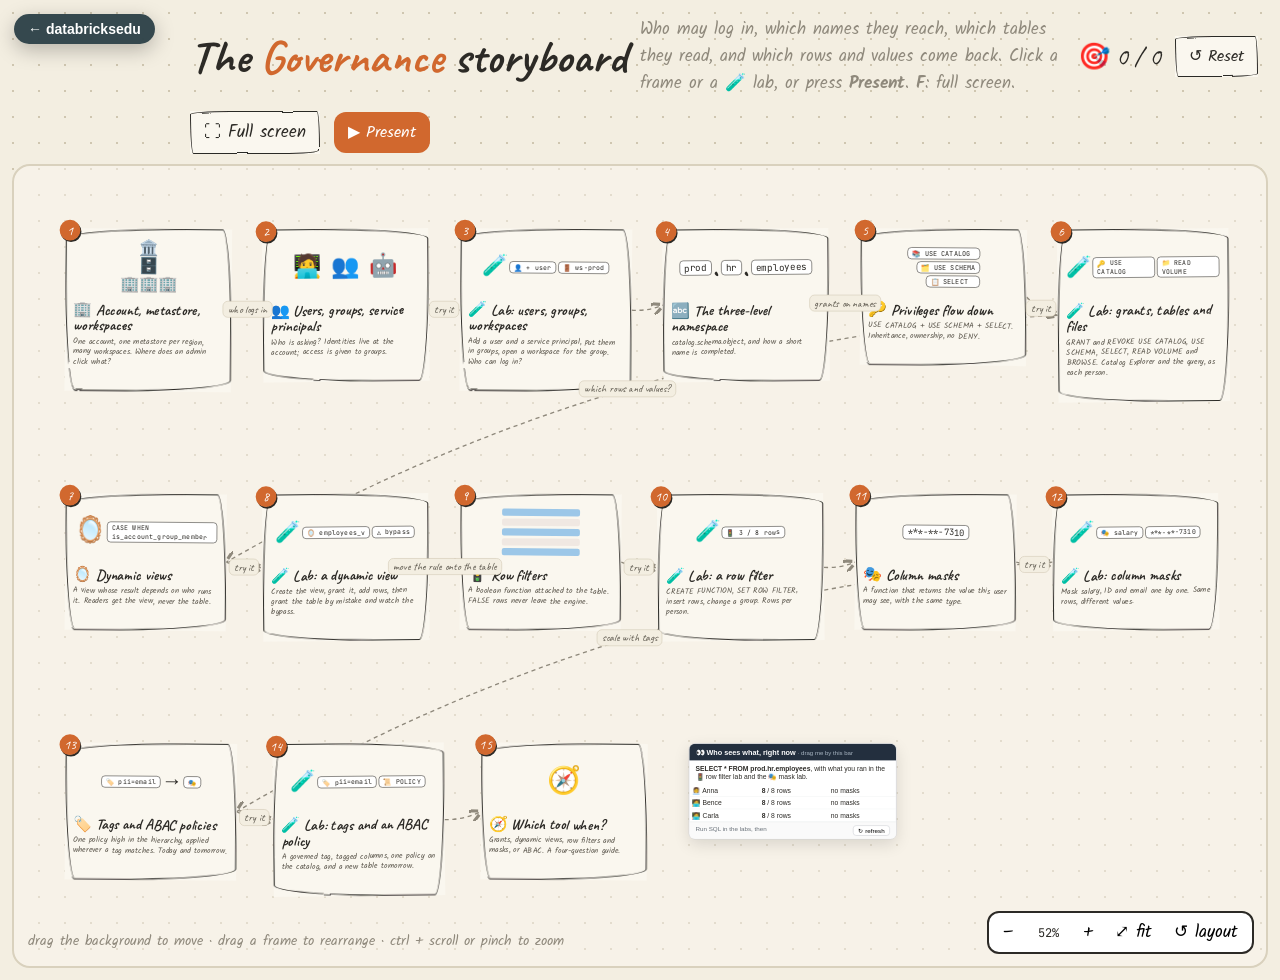
==== commit e306e6bb: "Storyboards: full screen everywhere; Governance: six small SQL labs - Every storyboard window gets a" ====
--- a/site/extras/governance-storyboard/index.html
+++ b/site/extras/governance-storyboard/index.html
@@ -4,7 +4,7 @@
 <meta charset="utf-8">
 <meta name="viewport" content="width=device-width, initial-scale=1">
 <title>Governance storyboard · databricksedu</title>
-<meta name="description" content="An interactive storyboard about Unity Catalog administration: account and workspaces, users, groups and service principals, the three-level namespace, privileges, dynamic views, row filters, column masks and ABAC policies, with an access lab.">
+<meta name="description" content="An interactive storyboard about Unity Catalog administration: account and workspaces, users, groups and service principals, the three-level namespace, privileges, dynamic views, row filters, column masks and ABAC policies, with six small labs where you run the SQL and see what each user gets.">
 <link rel="preconnect" href="https://fonts.googleapis.com">
 <link rel="preconnect" href="https://fonts.gstatic.com" crossorigin>
 <link href="https://fonts.googleapis.com/css2?family=Caveat:wght@500;600;700&family=Kalam:wght@400;700&family=JetBrains+Mono:wght@400;600&display=swap" rel="stylesheet">
@@ -20,7 +20,7 @@
 
 <header class="top">
   <h1>The <span>Governance</span> storyboard</h1>
-  <div class="sub">Who may log in, which names they reach, which tables they read, and which rows and values come back. Click a frame, open the 🧪 access lab, or press <b>Present</b>.</div>
+  <div class="sub">Who may log in, which names they reach, which tables they read, and which rows and values come back. Click a frame or a 🧪 lab, or press <b>Present</b>. <b>F</b>: full screen.</div>
   <span id="score" title="Questions answered correctly">🎯 0 / 0</span>
   <button class="pill sk thin" id="bReset" title="Forget progress, answers and the lab">↺ Reset</button>
   <button class="pill primary" id="bPresent">▶ Present</button>
@@ -57,6 +57,7 @@
 <script src="../_shared/storyboard.js"></script>
 <script src="scenes.js"></script>
 <script src="board.js"></script>
+<script src="../_shared/fullscreen.js"></script>
 <script src="../_shared/back.js"></script>
 </body>
 </html>
--- a/site/extras/governance-storyboard/gov.css
+++ b/site/extras/governance-storyboard/gov.css
@@ -1,5 +1,6 @@
 /* Governance storyboard: scene pieces and the access lab. Builds on ../delta-storyboard/style.css and ../optimization-storyboard/opt.css */
-#canvas { width: 2400px; height: 1300px; }
+#canvas { width: 2450px; height: 1560px; }
+#arrows { width: 2450px; height: 1560px; }
 .h4 { font-family: var(--hand); font-size: 28px; margin: 0 0 6px; line-height: 1.05; }
 .no { color: var(--red); }
 .cols.two { grid-template-columns: 1fr 1fr; }
@@ -169,3 +170,110 @@
 .cmp2 tr.me td { background: #fff4ea; font-weight: 600; }
 .wbody .lab { margin: -6px -8px; }
 #rfo + pre.code { margin-top: 14px; }
+.switches { background: #fffaf0; border: 1px solid #ecd9a9; border-radius: 10px; padding: 8px 10px; }
+.swgrid { display: grid; grid-template-columns: 1fr; gap: 3px; }
+.toggle.sw2 code { white-space: nowrap; }
+@media (max-width: 700px) { .swgrid { grid-template-columns: 1fr; } }
+.toggle.sw2 { font-size: 12.5px; padding: 3px 4px; border-radius: 6px; }
+.toggle.sw2.on { background: #eefbf1; }
+.toggle.sw2 .sw { width: 34px; height: 18px; flex: 0 0 34px; } .toggle.sw2 .sw::after { width: 10px; height: 10px; } .toggle.sw2 input:checked + .sw::after { left: 18px; }
+.toggle.sw2 small { color: #8d99a8; }
+/* explorer and lab extras */
+.xpl { background: #fff; border: 1px solid #e1e4e8; border-radius: 8px; padding: 6px 8px; font-size: 13px; }
+.xn { padding: 3px 6px; border-radius: 6px; display: flex; gap: 6px; align-items: center; transition: background .3s, opacity .3s; }
+.xn.l1 { margin-left: 18px; } .xn.l2 { margin-left: 38px; cursor: pointer; }
+.xn.l2:hover { background: #f1faff; }
+.xn.read { color: #16191f; } .xn.read .st { color: #137333; }
+.xn.browse { color: #5f6368; } .xn.browse .st { color: #8a5a00; }
+.xn.none { color: #b5bcc4; } .xn.none .st { color: #c5221f; opacity: .8; }
+.xn.cur { outline: 2px solid #ec7211; }
+.xn .st { margin-left: auto; font-size: 11.5px; font-weight: 600; }
+.xleg2 { display: flex; gap: 12px; flex-wrap: wrap; font-size: 11.5px; margin-top: 4px; }
+.xleg2 .read { color: #137333; } .xleg2 .browse { color: #8a5a00; } .xleg2 .none { color: #c5221f; }
+.tagdefs { display: flex; flex-direction: column; gap: 4px; }
+.tdef { font-size: 13px; } .tv { display: inline-block; background: #f3e8fd; color: #6b3fa0; border-radius: 9px; padding: 0 8px; margin: 0 3px; font-size: 12px; }
+.ttable { border: 1px solid #eaeded; border-radius: 8px; padding: 6px 8px; margin-bottom: 6px; }
+.tcols { display: flex; flex-wrap: wrap; gap: 6px; margin-top: 4px; }
+.tcol { display: flex; flex-direction: column; font-size: 12px; background: #fafafa; border: 1px solid #e5e7eb; border-radius: 6px; padding: 3px 6px; }
+.tcol span { font-family: var(--mono); } .tcol.tagged { background: #f8f2ff; border-color: #d9c4f2; }
+.tcol select { font-size: 11px !important; padding: 1px 2px !important; }
+.newpol { background: #f7fbff; border: 1px dashed #9cc3ea; border-radius: 8px; padding: 8px; margin-top: 8px; font-size: 12.5px; line-height: 2.1; }
+.newpol button { font-size: 12.5px; padding: 3px 10px; border: 1px solid #0972d3; color: #0972d3; background: #fff; border-radius: 16px; cursor: pointer; }
+.thtag { font-size: 10px; font-weight: 400; color: #6b3fa0; }
+.soft { color: #8d99a8; }
+#win.full .lbody { max-height: calc(100vh - 290px); }
+#win.full .dwrap.res { max-height: calc(100vh - 480px); }
+.dsw { display: flex; flex-direction: column; gap: 8px; }
+.door.shut { background: #f6f1e6; border-color: #b9b2a2; color: #8f897c; }
+.door { transition: all .3s; }
+.xpl.big { font-size: 16px; padding: 10px 12px; }
+
+/* ── the six SQL labs: cards on the left, data and "what this person sees" on the right ── */
+.sl { font-family: -apple-system, BlinkMacSystemFont, "Segoe UI", Roboto, sans-serif; font-size: 14px; color: #16191f; }
+.sl code { font-family: var(--mono); font-size: 12.5px; background: #f1efe9; padding: 0 4px; border-radius: 4px; }
+.slgoal { display: flex; gap: 14px; align-items: flex-start; background: #fff8e6; border: 1px solid #f0d9a8; border-radius: 10px; padding: 10px 14px; font-size: 15px; line-height: 1.45; }
+.slgoal > div { flex: 1; }
+.slgoal button { flex: none; border: 1px solid #d9d1bd; background: #fff; border-radius: 999px; padding: 4px 12px; cursor: pointer; font-size: 13px; }
+.slgrid { display: grid; grid-template-columns: minmax(330px, 1fr) minmax(380px, 1.2fr); gap: 16px; margin-top: 12px; align-items: start; }
+@media (max-width: 900px) { .slgrid { grid-template-columns: 1fr; } }
+.sl h5 { margin: 0 0 8px; font-size: 13px; text-transform: uppercase; letter-spacing: .04em; color: #6b6358; font-weight: 700; }
+.sl h5 code { text-transform: none; letter-spacing: 0; }
+.slc { border: 1.5px solid #d9d4c7; border-radius: 10px; background: #fff; margin-bottom: 10px; overflow: hidden; }
+.slc.warn { border-color: #e2a33b; }
+.slc.done { border-color: var(--green); background: #f3fbf5; }
+.slc.err { border-color: var(--red); }
+.slh { display: flex; align-items: center; gap: 8px; padding: 7px 10px; }
+.slh .n { width: 24px; height: 24px; border-radius: 50%; background: var(--ink); color: #fff; display: grid; place-items: center; font-size: 13px; flex: none; }
+.slc.done .slh .n { background: var(--green); }
+.slh .t { flex: 1; font-weight: 600; font-size: 14.5px; }
+.slh button { border: 1.5px solid var(--ink); background: #fff; border-radius: 8px; padding: 3px 10px; font-size: 13.5px; cursor: pointer; white-space: nowrap; }
+.slh button.run { background: var(--accent); border-color: var(--accent); color: #fff; font-weight: 600; }
+.slh button:hover { filter: brightness(1.08); }
+.slh button:disabled { opacity: .4; cursor: default; }
+.slh .okd { color: var(--green); font-weight: 600; font-size: 13px; white-space: nowrap; }
+pre.slsql { margin: 0; padding: 9px 12px; background: #1f2329; color: #e6e1d6; font: 12.5px/1.5 var(--mono); white-space: pre-wrap; word-break: break-word; }
+pre.slsql .kw { color: #ff9f6b; } pre.slsql .st { color: #a5d6ff; } pre.slsql .cm { color: #9aa0a6; font-style: italic; } pre.slsql .cli { color: #b5e8a8; }
+.slnote { padding: 6px 12px; font-size: 13px; color: #5f5a50; }
+.slmsg { padding: 6px 12px; font-size: 13.5px; border-top: 1px solid #eee; }
+.slmsg.ok { color: #1e6b3a; } .slmsg.bad { color: #a50e0e; background: #fdecea; }
+.slp { border: 1.5px solid #d9d4c7; border-radius: 10px; background: #fff; padding: 10px 12px; margin-bottom: 12px; }
+.slsee.flash { animation: slflash 0.9s ease-out; }
+@keyframes slflash { 0% { box-shadow: 0 0 0 4px rgba(209,104,46,.55); } 100% { box-shadow: 0 0 0 0 rgba(209,104,46,0); } }
+.slpeople { display: flex; flex-wrap: wrap; gap: 6px; margin-bottom: 8px; }
+.slpeople button { border: 1.5px solid #d9d4c7; background: #faf8f3; border-radius: 999px; padding: 4px 12px; cursor: pointer; font-size: 14px; }
+.slpeople button small { color: #8f897c; font-size: 11.5px; }
+.slpeople button.on { background: var(--ink); color: #fff; border-color: var(--ink); }
+.slpeople button.on small { color: #d9d1bd; }
+.slq { background: #1f2329; color: #e6e1d6; padding: 7px 12px; border-radius: 8px; font: 13px var(--mono); display: flex; gap: 10px; align-items: center; flex-wrap: wrap; }
+.slq .as { color: #ff9f6b; }
+.slq select { font: inherit; background: #2d333b; color: #fff; border: 1px solid var(--accent); border-radius: 6px; padding: 2px 6px; max-width: 100%; }
+.slres { margin-top: 8px; }
+.slcount { display: flex; flex-wrap: wrap; gap: 10px; justify-content: space-between; font-size: 13.5px; margin: 6px 0; color: #3c4043; }
+.slghost { font-size: 12.5px; color: #6b6358; cursor: pointer; }
+.slwrap { overflow: auto; max-height: 330px; border: 1px solid #e1e4e8; border-radius: 8px; }
+.slwrap table.dt2 { margin: 0; }
+.slwrap table.dt2 th { position: sticky; top: 0; z-index: 1; }
+table.dt2 tr.ghost td { opacity: .35; text-decoration: line-through; }
+table.dt2 tr.fresh td { background: #fff6d6; }
+.sltag { display: inline-block; font-size: 10.5px; background: #efe4ff; color: #5b2ca0; border-radius: 6px; padding: 0 5px; margin-left: 4px; font-weight: 500; }
+.sltrace { font-size: 13px; margin: 6px 0; }
+.sltrace div { padding: 2px 8px; border-radius: 6px; margin-bottom: 2px; }
+.sltrace .ok { background: #eef8f1; color: #1e6b3a; } .sltrace .no { background: #fdecea; color: #a50e0e; }
+.slerr { background: #fdecea; color: #a50e0e; border: 1px solid #f3b8b3; border-radius: 8px; padding: 9px 12px; font-weight: 600; margin-top: 6px; font-size: 13.5px; font-family: var(--mono); }
+.slwarn { background: #fff3e0; border: 1px solid #f0c27a; border-radius: 8px; padding: 8px 12px; margin-top: 8px; font-size: 13.5px; }
+.slcmp { display: flex; flex-wrap: wrap; gap: 6px; margin-top: 10px; font-size: 12.5px; align-items: center; }
+.slcmp span { background: #f1efe9; border-radius: 8px; padding: 3px 8px; cursor: pointer; }
+.slcmp span.me { background: var(--ink); color: #fff; }
+.slacct > div { margin-bottom: 8px; }
+.slchip { display: inline-block; background: #f1efe9; border-radius: 999px; padding: 2px 9px; margin: 2px 4px 2px 0; font-size: 12.5px; }
+.slgrp { font-size: 13px; padding: 2px 0 0 10px; }
+.slfacts .slf { padding: 6px 10px; border-radius: 8px; margin-bottom: 4px; font-size: 14px; }
+.slf.ok { background: #eef8f1; } .slf.no { background: #fdecea; } .slf.info { background: #eef3fb; font-size: 13px; }
+.slgrants { margin-top: 8px; font-size: 12.5px; display: grid; gap: 3px; }
+.slxpl { border: 1px solid #e1e4e8; border-radius: 8px; padding: 6px 8px; margin-bottom: 6px; font-size: 13px; }
+.slxh { font-weight: 700; font-size: 12.5px; color: #6b6358; margin-bottom: 3px; }
+.slx { display: flex; justify-content: space-between; padding: 1px 6px; border-radius: 5px; }
+.slx.l1 { padding-left: 22px; } .slx.l2 { padding-left: 40px; }
+.slx em { font-style: normal; font-size: 12px; }
+.slx.read em { color: #1e6b3a; } .slx.browse em { color: #8a6d00; } .slx.none { color: #9aa0a6; } .slx.none em { color: #c5221f; }
+#win.full .slwrap { max-height: calc(100vh - 470px); }
